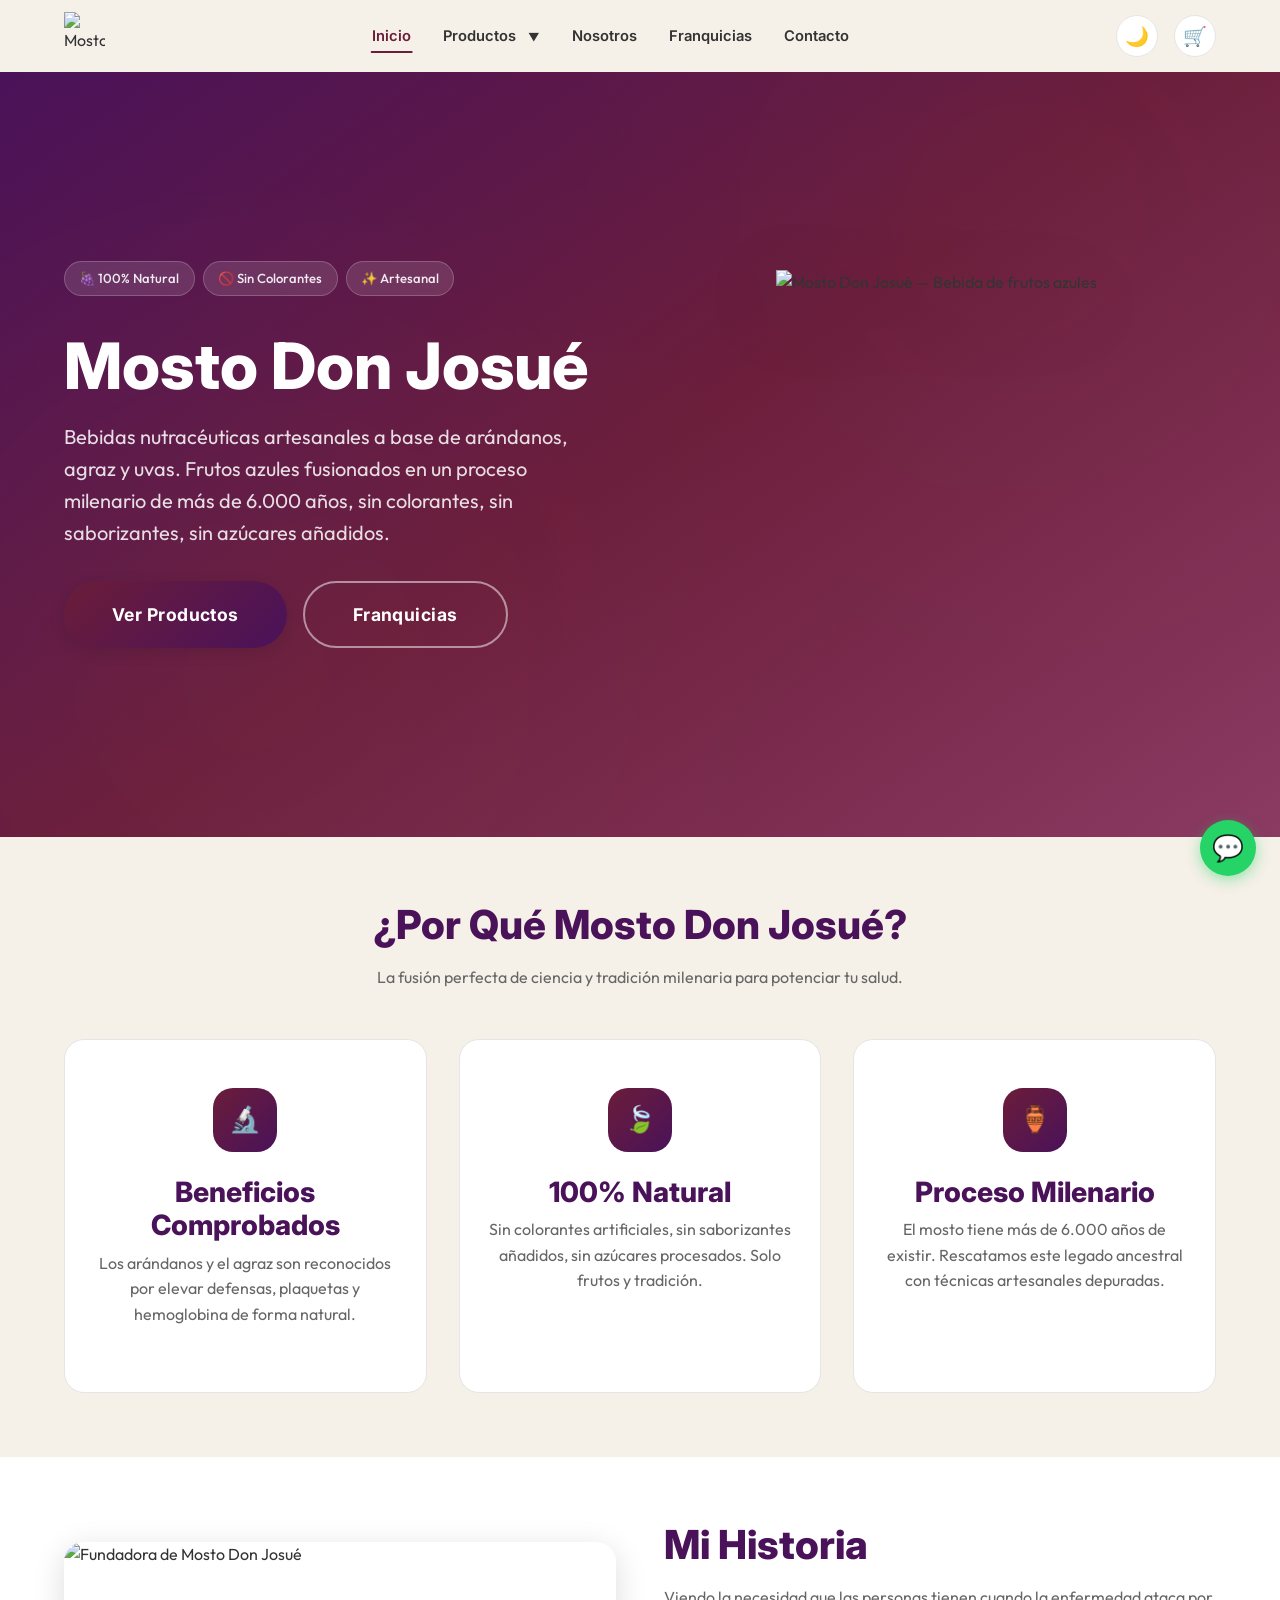
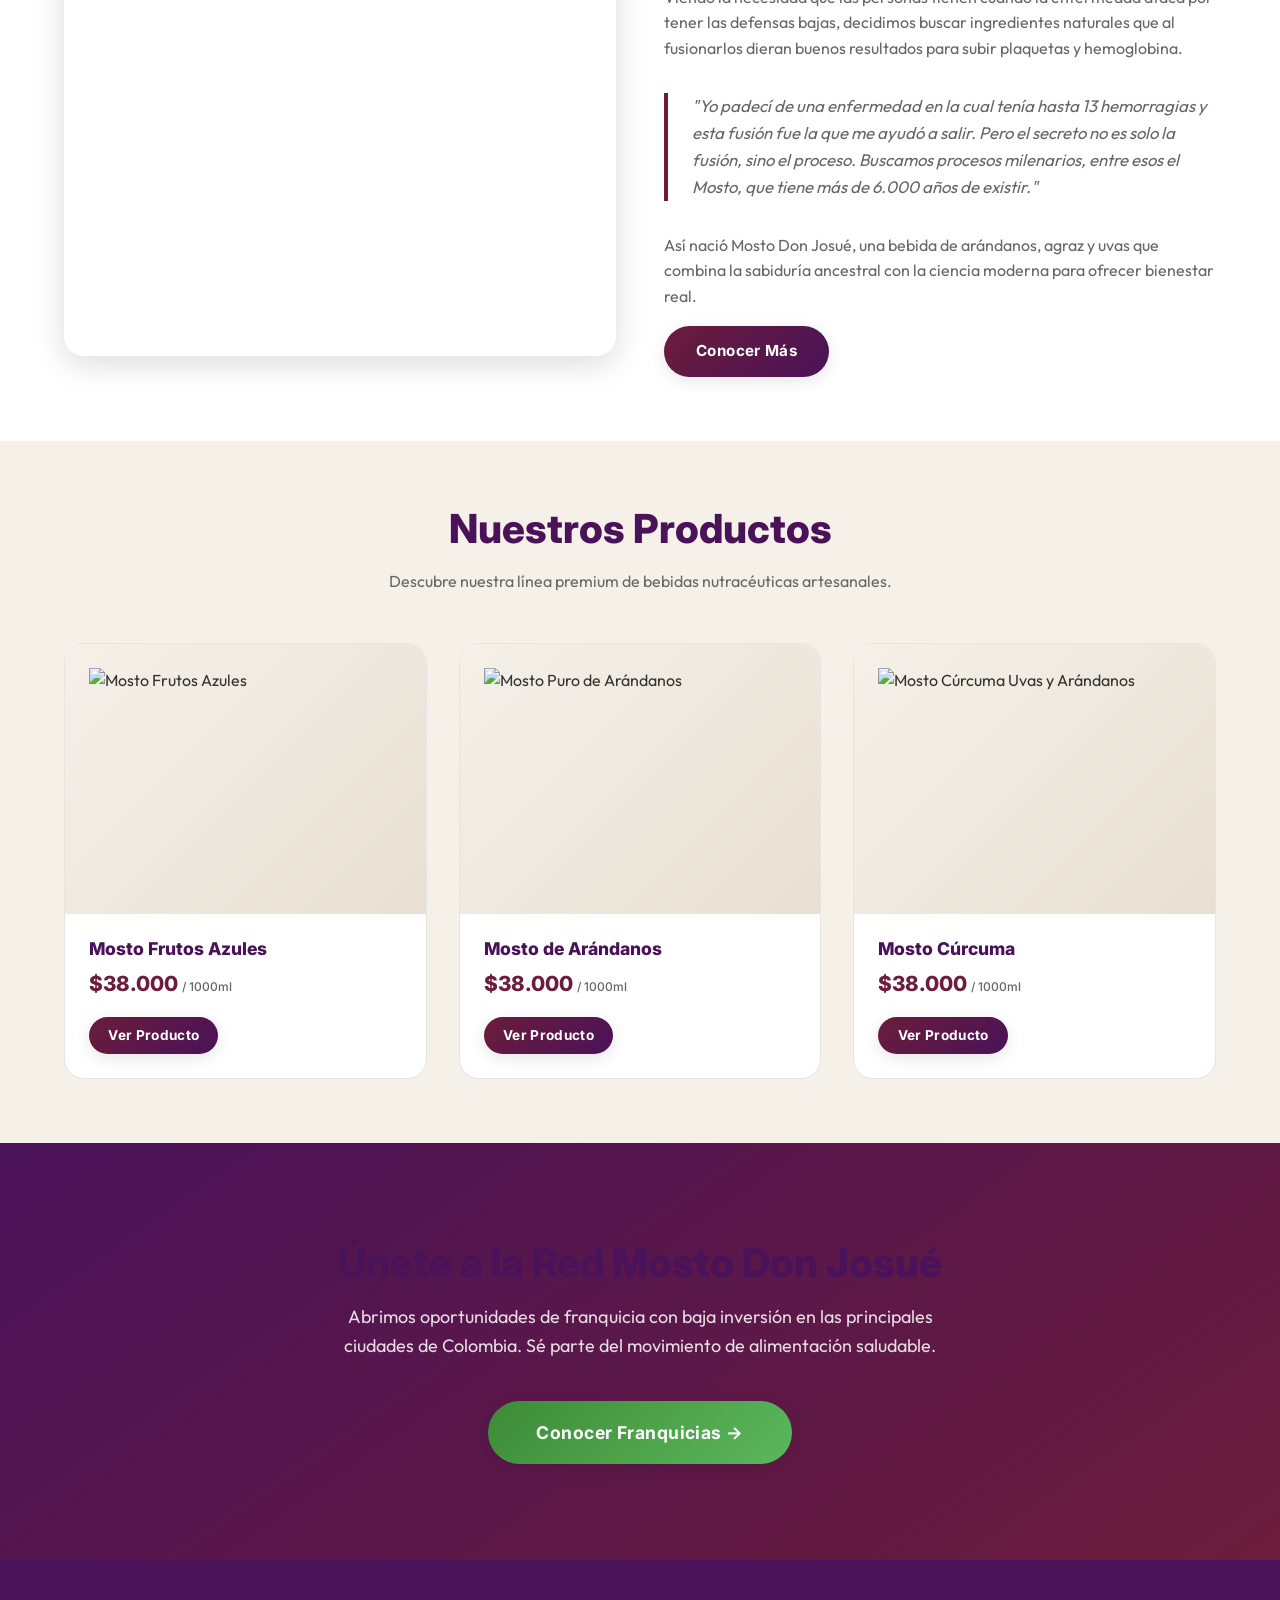
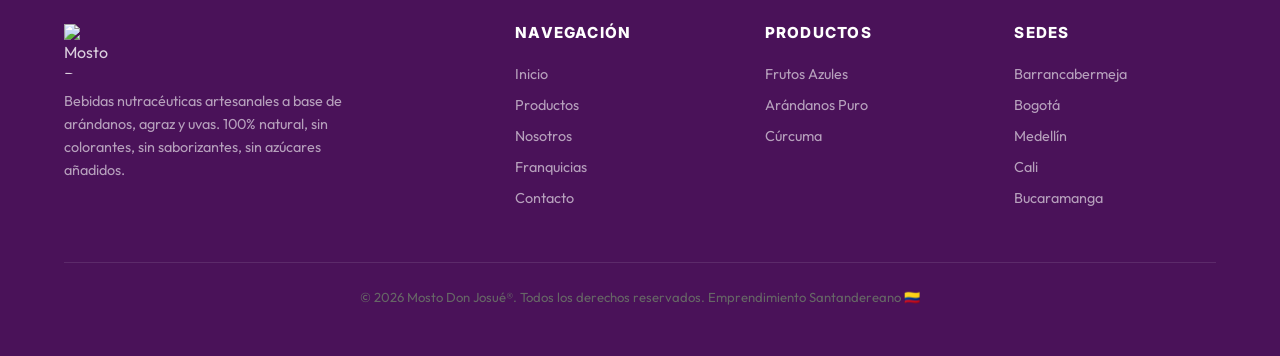
==== index.html @ 1eb9655b "001" ====
<!DOCTYPE html>
<html lang="es" data-theme="light">
<head>
  <meta charset="UTF-8">
  <meta name="viewport" content="width=device-width, initial-scale=1.0">
  <title>Mosto Don Josué — Bebidas Nutracéuticas Artesanales</title>
  <meta name="description" content="Mosto Don Josué: bebidas artesanales 100% naturales de arándanos, agraz y uvas. Sin colorantes, sin saborizantes, sin azúcares añadidos. Potencia tu salud con la fusión milenaria del mosto.">
  <meta name="keywords" content="mosto, arándanos, agraz, uvas, bebida natural, nutracéutico, artesanal, Colombia">
  <link rel="icon" href="assets/logo.png" type="image/png">
  <link rel="stylesheet" href="css/styles.css">
</head>
<body>

  <!-- ==================== HEADER ==================== -->
  <header class="header" id="header">
    <div class="container">
      <a href="index.html" class="header__logo" aria-label="Inicio">
        <img src="assets/logo.png" alt="Mosto Don Josué" width="48" height="56">
      </a>

      <nav class="nav" id="main-nav" aria-label="Navegación principal">
        <div class="nav__item">
          <a href="index.html" class="nav__link active">Inicio</a>
        </div>
        <div class="nav__item">
          <a href="productos.html" class="nav__link nav__has-sub">Productos <span class="nav__toggle-sub">▼</span></a>
          <div class="nav__submenu">
            <a href="producto-frutos-azules.html" class="nav__link">Mosto Frutos Azules</a>
            <a href="producto-arandanos.html" class="nav__link">Mosto de Arándanos</a>
            <a href="producto-curcuma.html" class="nav__link">Mosto Cúrcuma</a>
          </div>
        </div>
        <div class="nav__item">
          <a href="nosotros.html" class="nav__link">Nosotros</a>
        </div>
        <div class="nav__item">
          <a href="franquicias.html" class="nav__link">Franquicias</a>
        </div>
        <div class="nav__item">
          <a href="contacto.html" class="nav__link">Contacto</a>
        </div>
      </nav>

      <div class="header__actions">
        <button class="dark-toggle" aria-label="Cambiar modo oscuro">🌙</button>
        <a href="carrito.html" class="cart-btn" aria-label="Ver carrito">
          🛒
          <span class="cart-badge" id="cart-badge">0</span>
        </a>
        <button class="hamburger" id="hamburger" aria-label="Abrir menú">
          <span></span><span></span><span></span>
        </button>
      </div>
    </div>
  </header>

  <main>

    <!-- ==================== HERO ==================== -->
    <section class="hero" id="hero">
      <div class="hero__bg-pattern"></div>
      <div class="container">
        <div class="hero__content">
          <div class="hero__badges">
            <span class="hero__badge">🍇 100% Natural</span>
            <span class="hero__badge">🚫 Sin Colorantes</span>
            <span class="hero__badge">✨ Artesanal</span>
          </div>
          <h1>Mosto Don Josué</h1>
          <p class="lead">Bebidas nutracéuticas artesanales a base de arándanos, agraz y uvas. Frutos azules fusionados en un proceso milenario de más de 6.000 años, sin colorantes, sin saborizantes, sin azúcares añadidos.</p>
          <div class="hero__actions">
            <a href="productos.html" class="btn btn-primary btn-lg">Ver Productos</a>
            <a href="franquicias.html" class="btn btn-secondary btn-lg" style="border-color:rgba(255,255,255,.5); color:#fff;">Franquicias</a>
          </div>
        </div>
        <div class="hero__image">
          <img src="assets/logo.png" alt="Mosto Don Josué — Bebida de frutos azules" width="400" height="460">
        </div>
      </div>
    </section>

    <!-- ==================== PROPUESTA DE VALOR ==================== -->
    <section class="features section" id="valor">
      <div class="container">
        <div class="section-heading fade-in">
          <h2>¿Por Qué Mosto Don Josué?</h2>
          <p>La fusión perfecta de ciencia y tradición milenaria para potenciar tu salud.</p>
        </div>
        <div class="grid-3 stagger">
          <div class="feature-card fade-in" style="--i:0">
            <div class="feature-icon">🔬</div>
            <h3>Beneficios Comprobados</h3>
            <p>Los arándanos y el agraz son reconocidos por elevar defensas, plaquetas y hemoglobina de forma natural.</p>
          </div>
          <div class="feature-card fade-in" style="--i:1">
            <div class="feature-icon">🍃</div>
            <h3>100% Natural</h3>
            <p>Sin colorantes artificiales, sin saborizantes añadidos, sin azúcares procesados. Solo frutos y tradición.</p>
          </div>
          <div class="feature-card fade-in" style="--i:2">
            <div class="feature-icon">🏺</div>
            <h3>Proceso Milenario</h3>
            <p>El mosto tiene más de 6.000 años de existir. Rescatamos este legado ancestral con técnicas artesanales depuradas.</p>
          </div>
        </div>
      </div>
    </section>

    <!-- ==================== MI HISTORIA ==================== -->
    <section class="historia section" id="historia">
      <div class="container">
        <div class="historia__image fade-in fade-in-left">
          <img src="assets/logo.png" alt="Fundadora de Mosto Don Josué" loading="lazy" width="600" height="450">
        </div>
        <div class="historia__content fade-in fade-in-right">
          <h2>Mi Historia</h2>
          <p>Viendo la necesidad que las personas tienen cuando la enfermedad ataca por tener las defensas bajas, decidimos buscar ingredientes naturales que al fusionarlos dieran buenos resultados para subir plaquetas y hemoglobina.</p>
          <blockquote>
            "Yo padecí de una enfermedad en la cual tenía hasta 13 hemorragias y esta fusión fue la que me ayudó a salir. Pero el secreto no es solo la fusión, sino el proceso. Buscamos procesos milenarios, entre esos el Mosto, que tiene más de 6.000 años de existir."
          </blockquote>
          <p>Así nació Mosto Don Josué, una bebida de arándanos, agraz y uvas que combina la sabiduría ancestral con la ciencia moderna para ofrecer bienestar real.</p>
          <a href="nosotros.html" class="btn btn-primary">Conocer Más</a>
        </div>
      </div>
    </section>

    <!-- ==================== PRODUCTOS DESTACADOS ==================== -->
    <section class="section" id="productos">
      <div class="container">
        <div class="section-heading fade-in">
          <h2>Nuestros Productos</h2>
          <p>Descubre nuestra línea premium de bebidas nutracéuticas artesanales.</p>
        </div>
        <div class="grid-3 stagger">

          <!-- Producto 1 -->
          <div class="card fade-in" style="--i:0">
            <div class="card__image">
              <img src="assets/logo.png" alt="Mosto Frutos Azules" loading="lazy" width="300" height="225">
            </div>
            <div class="card__body">
              <h3 class="card__title">Mosto Frutos Azules</h3>
              <p class="card__price">$38.000 <small>/ 1000ml</small></p>
              <div class="card__actions">
                <a href="producto-frutos-azules.html" class="btn btn-primary btn-sm">Ver Producto</a>
              </div>
            </div>
          </div>

          <!-- Producto 2 -->
          <div class="card fade-in" style="--i:1">
            <div class="card__image">
              <img src="assets/logo.png" alt="Mosto Puro de Arándanos" loading="lazy" width="300" height="225">
            </div>
            <div class="card__body">
              <h3 class="card__title">Mosto de Arándanos</h3>
              <p class="card__price">$38.000 <small>/ 1000ml</small></p>
              <div class="card__actions">
                <a href="producto-arandanos.html" class="btn btn-primary btn-sm">Ver Producto</a>
              </div>
            </div>
          </div>

          <!-- Producto 3 -->
          <div class="card fade-in" style="--i:2">
            <div class="card__image">
              <img src="assets/logo.png" alt="Mosto Cúrcuma Uvas y Arándanos" loading="lazy" width="300" height="225">
            </div>
            <div class="card__body">
              <h3 class="card__title">Mosto Cúrcuma</h3>
              <p class="card__price">$38.000 <small>/ 1000ml</small></p>
              <div class="card__actions">
                <a href="producto-curcuma.html" class="btn btn-primary btn-sm">Ver Producto</a>
              </div>
            </div>
          </div>

        </div>
      </div>
    </section>

    <!-- ==================== CTA FRANQUICIAS ==================== -->
    <section class="franchise-hero section fade-in">
      <div class="container">
        <h2>Únete a la Red Mosto Don Josué</h2>
        <p class="lead">Abrimos oportunidades de franquicia con baja inversión en las principales ciudades de Colombia. Sé parte del movimiento de alimentación saludable.</p>
        <a href="franquicias.html" class="btn btn-green btn-lg" style="margin-top: var(--space-lg);">Conocer Franquicias →</a>
      </div>
    </section>

  </main>

  <!-- ==================== FOOTER ==================== -->
  <footer class="footer">
    <div class="container">
      <div class="footer__grid">
        <div class="footer__brand">
          <img src="assets/logo.png" alt="Mosto Don Josué" width="50" height="58">
          <p>Bebidas nutracéuticas artesanales a base de arándanos, agraz y uvas. 100% natural, sin colorantes, sin saborizantes, sin azúcares añadidos.</p>
        </div>
        <div>
          <h4>Navegación</h4>
          <div class="footer__links">
            <a href="index.html">Inicio</a>
            <a href="productos.html">Productos</a>
            <a href="nosotros.html">Nosotros</a>
            <a href="franquicias.html">Franquicias</a>
            <a href="contacto.html">Contacto</a>
          </div>
        </div>
        <div>
          <h4>Productos</h4>
          <div class="footer__links">
            <a href="producto-frutos-azules.html">Frutos Azules</a>
            <a href="producto-arandanos.html">Arándanos Puro</a>
            <a href="producto-curcuma.html">Cúrcuma</a>
          </div>
        </div>
        <div>
          <h4>Sedes</h4>
          <div class="footer__links">
            <a href="franquicias.html">Barrancabermeja</a>
            <a href="franquicias.html">Bogotá</a>
            <a href="franquicias.html">Medellín</a>
            <a href="franquicias.html">Cali</a>
            <a href="franquicias.html">Bucaramanga</a>
          </div>
        </div>
      </div>
      <div class="footer__bottom">
        <p>&copy; 2026 Mosto Don Josué®. Todos los derechos reservados. Emprendimiento Santandereano 🇨🇴</p>
      </div>
    </div>
  </footer>

  <!-- WhatsApp Float -->
  <a href="https://wa.me/573001234567?text=Hola%2C%20quiero%20información%20sobre%20Mosto%20Don%20Josué" class="whatsapp-float" target="_blank" rel="noopener" aria-label="Contactar por WhatsApp">💬</a>

  <!-- Scroll Top -->
  <button class="scroll-top" aria-label="Volver arriba">↑</button>

  <!-- Scripts -->
  <script src="js/theme.js"></script>
  <script src="js/cart.js"></script>
  <script src="js/checkout.js"></script>
  <script src="js/nav.js"></script>
  <script src="js/main.js"></script>

</body>
</html>
---- css/styles.css ----
/* ============================================================
   MOSTO DON JOSUÉ — Master Stylesheet
   Mobile-First | Clean UI | Dark Mode
   ============================================================ */

/* ---------- Google Fonts ---------- */
@import url('https://fonts.googleapis.com/css2?family=Inter:wght@400;600;700;800;900&family=Outfit:wght@300;400;500;600;700&display=swap');

/* ============================================================
   1. DESIGN TOKENS (CSS Custom Properties)
   ============================================================ */
:root {
  /* — Brand Palette — */
  --burgundy:        #6B1D3A;
  --burgundy-light:  #8B2E50;
  --purple-deep:     #4A1259;
  --purple-mid:      #6A1B8A;
  --purple-soft:     #9B59B6;
  --magenta-rust:    #8B3A62;
  --green-botanical: #3D8B37;
  --green-light:     #5CB85C;
  --green-accent:    #7BC67E;

  /* — Neutrals — */
  --cream:           #F5F0E8;
  --cream-dark:      #E8E0D4;
  --white:           #FFFFFF;
  --gray-100:        #F7F7F7;
  --gray-200:        #E5E5E5;
  --gray-300:        #CCCCCC;
  --gray-400:        #999999;
  --gray-600:        #666666;
  --gray-800:        #333333;
  --black:           #1A1A1A;

  /* — Semantic — */
  --bg-primary:      var(--cream);
  --bg-secondary:    var(--white);
  --bg-card:         var(--white);
  --text-primary:    var(--gray-800);
  --text-secondary:  var(--gray-600);
  --text-heading:    var(--purple-deep);
  --text-accent:     var(--burgundy);
  --border-color:    var(--gray-200);
  --shadow-sm:       0 2px 8px rgba(0,0,0,0.06);
  --shadow-md:       0 4px 16px rgba(0,0,0,0.10);
  --shadow-lg:       0 8px 32px rgba(0,0,0,0.14);
  --shadow-glow:     0 0 20px rgba(107,29,58,0.15);

  /* — Typography — */
  --font-heading: 'Inter', sans-serif;
  --font-body:    'Outfit', sans-serif;

  /* — Spacing — */
  --space-xs:  0.25rem;
  --space-sm:  0.5rem;
  --space-md:  1rem;
  --space-lg:  1.5rem;
  --space-xl:  2rem;
  --space-2xl: 3rem;
  --space-3xl: 4rem;
  --space-4xl: 6rem;

  /* — Radius — */
  --radius-sm:   6px;
  --radius-md:   12px;
  --radius-lg:   20px;
  --radius-full: 9999px;

  /* — Transitions — */
  --transition-fast:   0.2s ease;
  --transition-normal: 0.35s ease;
  --transition-slow:   0.5s ease;

  /* — Header — */
  --header-height: 72px;
}

/* ---------- Dark Mode ---------- */
[data-theme="dark"] {
  --bg-primary:      #0F0A18;
  --bg-secondary:    #1A1023;
  --bg-card:         #231530;
  --text-primary:    #E8E0D4;
  --text-secondary:  #A89BB0;
  --text-heading:    #D4A5E0;
  --text-accent:     #E89BB5;
  --border-color:    #3A2848;
  --shadow-sm:       0 2px 8px rgba(0,0,0,0.30);
  --shadow-md:       0 4px 16px rgba(0,0,0,0.40);
  --shadow-lg:       0 8px 32px rgba(0,0,0,0.50);
  --shadow-glow:     0 0 20px rgba(212,165,224,0.20);
}

/* ============================================================
   2. RESET & BASE
   ============================================================ */
*, *::before, *::after { box-sizing: border-box; margin: 0; padding: 0; }

html {
  scroll-behavior: smooth;
  -webkit-text-size-adjust: 100%;
}

body {
  font-family: var(--font-body);
  font-size: 16px;
  line-height: 1.6;
  color: var(--text-primary);
  background-color: var(--bg-primary);
  transition: background-color var(--transition-normal), color var(--transition-normal);
  overflow-x: hidden;
  -webkit-font-smoothing: antialiased;
}

img { max-width: 100%; height: auto; display: block; }
a { text-decoration: none; color: inherit; transition: color var(--transition-fast); }
ul, ol { list-style: none; }
button { cursor: pointer; border: none; background: none; font-family: inherit; }
input, select, textarea { font-family: inherit; font-size: inherit; }

/* ============================================================
   3. TYPOGRAPHY
   ============================================================ */
h1, h2, h3, h4, h5, h6 {
  font-family: var(--font-heading);
  color: var(--text-heading);
  line-height: 1.2;
  font-weight: 800;
}

h1 { font-size: clamp(2rem, 6vw, 3.5rem);   margin-bottom: var(--space-lg); }
h2 { font-size: clamp(1.5rem, 4vw, 2.5rem); margin-bottom: var(--space-md); }
h3 { font-size: clamp(1.2rem, 3vw, 1.75rem); margin-bottom: var(--space-sm); }
h4 { font-size: 1.125rem; margin-bottom: var(--space-sm); }

p { margin-bottom: var(--space-md); color: var(--text-secondary); }
.lead { font-size: 1.125rem; font-weight: 400; }

/* ============================================================
   4. LAYOUT UTILITIES
   ============================================================ */
.container {
  width: 100%;
  max-width: 1200px;
  margin: 0 auto;
  padding: 0 var(--space-lg);
}

.section {
  padding: var(--space-3xl) 0;
}

.grid-2, .grid-3, .grid-4 { display: grid; gap: var(--space-xl); }
.grid-2 { grid-template-columns: 1fr; }
.grid-3 { grid-template-columns: 1fr; }
.grid-4 { grid-template-columns: 1fr 1fr; }

@media (min-width: 768px) {
  .grid-2 { grid-template-columns: repeat(2, 1fr); }
  .grid-3 { grid-template-columns: repeat(2, 1fr); }
  .grid-4 { grid-template-columns: repeat(4, 1fr); }
}

@media (min-width: 1024px) {
  .grid-3 { grid-template-columns: repeat(3, 1fr); }
}

.flex-center     { display: flex; align-items: center; justify-content: center; }
.flex-between    { display: flex; align-items: center; justify-content: space-between; }
.text-center     { text-align: center; }
.text-left       { text-align: left; }
.sr-only {
  position: absolute; width: 1px; height: 1px;
  padding: 0; margin: -1px; overflow: hidden;
  clip: rect(0,0,0,0); border: 0;
}

/* ============================================================
   5. BUTTONS
   ============================================================ */
.btn {
  display: inline-flex;
  align-items: center;
  justify-content: center;
  gap: var(--space-sm);
  padding: 0.85rem 2rem;
  font-family: var(--font-heading);
  font-weight: 700;
  font-size: 0.95rem;
  border-radius: var(--radius-full);
  transition: all var(--transition-fast);
  letter-spacing: 0.025em;
  white-space: nowrap;
}

.btn-primary {
  background: linear-gradient(135deg, var(--burgundy), var(--purple-deep));
  color: var(--white);
  box-shadow: var(--shadow-md);
}
.btn-primary:hover {
  transform: translateY(-2px);
  box-shadow: var(--shadow-lg), var(--shadow-glow);
}

.btn-secondary {
  background: transparent;
  color: var(--burgundy);
  border: 2px solid var(--burgundy);
}
.btn-secondary:hover {
  background: var(--burgundy);
  color: var(--white);
  transform: translateY(-2px);
}

.btn-green {
  background: linear-gradient(135deg, var(--green-botanical), var(--green-light));
  color: var(--white);
  box-shadow: var(--shadow-md);
}
.btn-green:hover {
  transform: translateY(-2px);
  box-shadow: var(--shadow-lg);
}

.btn-whatsapp {
  background: linear-gradient(135deg, #25D366, #128C7E);
  color: var(--white);
  font-size: 1.05rem;
  padding: 1rem 2.5rem;
  box-shadow: 0 4px 14px rgba(37,211,102,0.35);
}
.btn-whatsapp:hover {
  transform: translateY(-3px) scale(1.02);
  box-shadow: 0 6px 20px rgba(37,211,102,0.5);
}

.btn-sm { padding: 0.5rem 1.2rem; font-size: 0.85rem; }
.btn-lg { padding: 1.1rem 3rem; font-size: 1.1rem; }

[data-theme="dark"] .btn-secondary {
  color: var(--text-accent);
  border-color: var(--text-accent);
}
[data-theme="dark"] .btn-secondary:hover {
  background: var(--text-accent);
  color: var(--bg-primary);
}

/* ============================================================
   6. HEADER & NAVIGATION
   ============================================================ */
.header {
  position: fixed;
  top: 0;
  left: 0;
  width: 100%;
  height: var(--header-height);
  background: rgba(245,240,232,0.92);
  backdrop-filter: blur(16px);
  -webkit-backdrop-filter: blur(16px);
  z-index: 1000;
  transition: background var(--transition-normal), box-shadow var(--transition-normal);
}

[data-theme="dark"] .header {
  background: rgba(15,10,24,0.92);
}

.header.scrolled {
  box-shadow: var(--shadow-md);
}

.header .container {
  height: 100%;
  display: flex;
  align-items: center;
  justify-content: space-between;
}

.header__logo img {
  height: 48px;
  width: auto;
}

.nav {
  display: none;
}

.nav.active {
  display: flex;
  flex-direction: column;
  position: fixed;
  top: var(--header-height);
  left: 0;
  width: 100%;
  height: calc(100vh - var(--header-height));
  background: var(--bg-primary);
  padding: var(--space-xl) var(--space-lg);
  gap: var(--space-sm);
  overflow-y: auto;
  animation: slideDown 0.3s ease;
}

@keyframes slideDown {
  from { opacity: 0; transform: translateY(-10px); }
  to   { opacity: 1; transform: translateY(0); }
}

.nav__link {
  font-family: var(--font-heading);
  font-weight: 600;
  font-size: 1.1rem;
  padding: var(--space-md) 0;
  color: var(--text-primary);
  border-bottom: 1px solid var(--border-color);
  transition: color var(--transition-fast);
}

.nav__link:hover,
.nav__link.active {
  color: var(--burgundy);
}

[data-theme="dark"] .nav__link:hover,
[data-theme="dark"] .nav__link.active {
  color: var(--text-accent);
}

/* Nav submenu */
.nav__item { position: relative; }
.nav__submenu {
  display: none;
  padding-left: var(--space-lg);
}
.nav__item.open .nav__submenu { display: block; }
.nav__submenu .nav__link {
  font-size: 0.95rem;
  font-weight: 500;
  padding: var(--space-sm) 0;
}

.nav__toggle-sub {
  margin-left: var(--space-sm);
  font-size: 0.7rem;
  transition: transform var(--transition-fast);
}
.nav__item.open .nav__toggle-sub { transform: rotate(180deg); }

/* Header actions */
.header__actions {
  display: flex;
  align-items: center;
  gap: var(--space-md);
}

.dark-toggle {
  width: 42px;
  height: 42px;
  border-radius: var(--radius-full);
  display: flex;
  align-items: center;
  justify-content: center;
  font-size: 1.2rem;
  background: var(--bg-secondary);
  border: 1px solid var(--border-color);
  transition: all var(--transition-fast);
}
.dark-toggle:hover {
  background: var(--burgundy);
  color: var(--white);
  border-color: var(--burgundy);
}

.cart-btn {
  position: relative;
  width: 42px;
  height: 42px;
  border-radius: var(--radius-full);
  display: flex;
  align-items: center;
  justify-content: center;
  font-size: 1.2rem;
  background: var(--bg-secondary);
  border: 1px solid var(--border-color);
  transition: all var(--transition-fast);
}
.cart-btn:hover {
  background: var(--burgundy);
  color: var(--white);
  border-color: var(--burgundy);
}

.cart-badge {
  position: absolute;
  top: -4px;
  right: -4px;
  width: 20px;
  height: 20px;
  background: var(--green-botanical);
  color: var(--white);
  font-size: 0.7rem;
  font-weight: 700;
  border-radius: var(--radius-full);
  display: flex;
  align-items: center;
  justify-content: center;
  display: none;
}
.cart-badge.visible { display: flex; }

.hamburger {
  width: 42px;
  height: 42px;
  display: flex;
  flex-direction: column;
  align-items: center;
  justify-content: center;
  gap: 5px;
  background: transparent;
  border: 1px solid var(--border-color);
  border-radius: var(--radius-full);
  transition: all var(--transition-fast);
}
.hamburger span {
  width: 20px;
  height: 2px;
  background: var(--text-primary);
  border-radius: 2px;
  transition: all var(--transition-fast);
}
.hamburger.active span:nth-child(1) { transform: translateY(7px) rotate(45deg); }
.hamburger.active span:nth-child(2) { opacity: 0; }
.hamburger.active span:nth-child(3) { transform: translateY(-7px) rotate(-45deg); }

/* Desktop Nav */
@media (min-width: 1024px) {
  .hamburger { display: none; }

  .nav {
    display: flex;
    flex-direction: row;
    align-items: center;
    gap: 0;
  }

  .nav__link {
    padding: var(--space-sm) var(--space-md);
    border-bottom: none;
    font-size: 0.92rem;
    position: relative;
  }

  .nav__link::after {
    content: '';
    position: absolute;
    bottom: 0;
    left: 50%;
    transform: translateX(-50%);
    width: 0;
    height: 2px;
    background: var(--burgundy);
    transition: width var(--transition-fast);
    border-radius: 2px;
  }

  .nav__link:hover::after,
  .nav__link.active::after {
    width: 60%;
  }

  [data-theme="dark"] .nav__link::after {
    background: var(--text-accent);
  }

  /* Desktop submenu */
  .nav__submenu {
    position: absolute;
    top: 100%;
    left: 0;
    min-width: 220px;
    background: var(--bg-card);
    border-radius: var(--radius-md);
    box-shadow: var(--shadow-lg);
    padding: var(--space-sm);
    z-index: 100;
  }
  .nav__item:hover .nav__submenu { display: block; }
  .nav__submenu .nav__link {
    padding: var(--space-sm) var(--space-md);
    border-radius: var(--radius-sm);
  }
  .nav__submenu .nav__link:hover {
    background: var(--bg-primary);
  }
  .nav__toggle-sub { display: inline-block; }
}

/* Offset for fixed header */
main { padding-top: var(--header-height); }

/* ============================================================
   7. HERO BANNER
   ============================================================ */
.hero {
  position: relative;
  min-height: 85vh;
  display: flex;
  align-items: center;
  overflow: hidden;
  background: linear-gradient(145deg, var(--purple-deep) 0%, var(--burgundy) 50%, var(--magenta-rust) 100%);
}

.hero__bg-pattern {
  position: absolute;
  inset: 0;
  opacity: 0.08;
  background-image:
    radial-gradient(circle at 20% 80%, rgba(255,255,255,0.3) 0%, transparent 50%),
    radial-gradient(circle at 80% 20%, rgba(255,255,255,0.2) 0%, transparent 50%);
}

.hero .container {
  position: relative;
  z-index: 2;
  display: grid;
  grid-template-columns: 1fr;
  gap: var(--space-xl);
  align-items: center;
  padding-top: var(--space-3xl);
  padding-bottom: var(--space-3xl);
}

.hero__content { color: var(--white); }
.hero__content h1 {
  color: var(--white);
  font-size: clamp(2.2rem, 7vw, 4rem);
  margin-bottom: var(--space-md);
}
.hero__content .lead {
  color: rgba(255,255,255,0.85);
  font-size: clamp(1rem, 2.5vw, 1.25rem);
  margin-bottom: var(--space-xl);
  max-width: 540px;
}
.hero__badges {
  display: flex;
  flex-wrap: wrap;
  gap: var(--space-sm);
  margin-bottom: var(--space-xl);
}
.hero__badge {
  display: inline-flex;
  align-items: center;
  gap: var(--space-xs);
  padding: 0.4rem 0.9rem;
  background: rgba(255,255,255,0.12);
  border: 1px solid rgba(255,255,255,0.2);
  border-radius: var(--radius-full);
  color: rgba(255,255,255,0.9);
  font-size: 0.82rem;
  font-weight: 500;
  backdrop-filter: blur(4px);
}
.hero__actions {
  display: flex;
  flex-wrap: wrap;
  gap: var(--space-md);
}

.hero__image {
  display: flex;
  justify-content: center;
}
.hero__image img {
  max-height: 420px;
  width: auto;
  filter: drop-shadow(0 20px 40px rgba(0,0,0,0.4));
  animation: heroFloat 4s ease-in-out infinite;
}

@keyframes heroFloat {
  0%, 100% { transform: translateY(0); }
  50%      { transform: translateY(-16px); }
}

@media (min-width: 768px) {
  .hero .container { grid-template-columns: 1fr 1fr; }
  .hero__image img { max-height: 500px; }
}

/* ============================================================
   8. CARDS
   ============================================================ */
.card {
  background: var(--bg-card);
  border-radius: var(--radius-lg);
  overflow: hidden;
  border: 1px solid var(--border-color);
  transition: transform var(--transition-normal), box-shadow var(--transition-normal);
}
.card:hover {
  transform: translateY(-6px);
  box-shadow: var(--shadow-lg);
}

.card__image {
  position: relative;
  aspect-ratio: 4/3;
  overflow: hidden;
  background: linear-gradient(135deg, var(--cream), var(--cream-dark));
}
[data-theme="dark"] .card__image {
  background: linear-gradient(135deg, #231530, #1A1023);
}
.card__image img {
  width: 100%;
  height: 100%;
  object-fit: contain;
  padding: var(--space-lg);
  transition: transform var(--transition-normal);
}
.card:hover .card__image img { transform: scale(1.05); }

.card__body {
  padding: var(--space-lg);
}
.card__title {
  font-size: 1.1rem;
  margin-bottom: var(--space-sm);
}
.card__price {
  font-family: var(--font-heading);
  font-size: 1.3rem;
  font-weight: 800;
  color: var(--burgundy);
  margin-bottom: var(--space-md);
}
[data-theme="dark"] .card__price { color: var(--text-accent); }

.card__price small {
  font-size: 0.75rem;
  font-weight: 500;
  color: var(--text-secondary);
}

.card__actions {
  display: flex;
  gap: var(--space-sm);
}

/* ============================================================
   9. PRODUCT LANDING PAGE
   ============================================================ */
.product-hero {
  padding: var(--space-3xl) 0;
}
.product-hero .container {
  display: grid;
  grid-template-columns: 1fr;
  gap: var(--space-2xl);
  align-items: start;
}

.product-gallery {
  background: linear-gradient(135deg, var(--cream-dark), var(--cream));
  border-radius: var(--radius-lg);
  padding: var(--space-2xl);
  display: flex;
  align-items: center;
  justify-content: center;
  min-height: 360px;
}
[data-theme="dark"] .product-gallery {
  background: linear-gradient(135deg, #231530, #1A1023);
}
.product-gallery img {
  max-height: 380px;
  width: auto;
  filter: drop-shadow(0 16px 32px rgba(0,0,0,0.2));
}

.product-info h1 {
  margin-bottom: var(--space-sm);
}
.product-info .lead {
  margin-bottom: var(--space-xl);
}

/* Volume selector */
.volume-selector {
  display: flex;
  flex-wrap: wrap;
  gap: var(--space-sm);
  margin-bottom: var(--space-xl);
}
.volume-btn {
  padding: 0.6rem 1.4rem;
  border: 2px solid var(--border-color);
  border-radius: var(--radius-full);
  font-family: var(--font-heading);
  font-weight: 600;
  font-size: 0.9rem;
  color: var(--text-primary);
  background: transparent;
  transition: all var(--transition-fast);
}
.volume-btn:hover {
  border-color: var(--burgundy);
  color: var(--burgundy);
}
.volume-btn.active {
  background: var(--burgundy);
  color: var(--white);
  border-color: var(--burgundy);
}
[data-theme="dark"] .volume-btn.active {
  background: var(--text-accent);
  border-color: var(--text-accent);
  color: var(--bg-primary);
}

.product-price {
  font-family: var(--font-heading);
  font-size: 2rem;
  font-weight: 900;
  color: var(--burgundy);
  margin-bottom: var(--space-xl);
}
[data-theme="dark"] .product-price {
  color: var(--text-accent);
}

.product-qty {
  display: flex;
  align-items: center;
  gap: var(--space-md);
  margin-bottom: var(--space-xl);
}
.qty-control {
  display: flex;
  align-items: center;
  border: 2px solid var(--border-color);
  border-radius: var(--radius-full);
  overflow: hidden;
}
.qty-btn {
  width: 42px;
  height: 42px;
  display: flex;
  align-items: center;
  justify-content: center;
  font-size: 1.2rem;
  font-weight: 700;
  color: var(--text-primary);
  background: var(--bg-secondary);
  transition: background var(--transition-fast);
}
.qty-btn:hover { background: var(--cream-dark); }
[data-theme="dark"] .qty-btn:hover { background: var(--border-color); }
.qty-input {
  width: 50px;
  text-align: center;
  border: none;
  background: transparent;
  font-weight: 700;
  font-size: 1rem;
  color: var(--text-primary);
}

/* Benefits list */
.benefits-list {
  display: grid;
  gap: var(--space-md);
  margin-bottom: var(--space-xl);
}
.benefit-item {
  display: flex;
  align-items: flex-start;
  gap: var(--space-md);
}
.benefit-icon {
  width: 40px;
  height: 40px;
  min-width: 40px;
  background: linear-gradient(135deg, var(--green-botanical), var(--green-light));
  border-radius: var(--radius-full);
  color: var(--white);
  font-size: 1.1rem;
  display: flex;
  align-items: center;
  justify-content: center;
}
.benefit-item h4 {
  color: var(--text-heading);
  margin-bottom: 2px;
}
.benefit-item p {
  font-size: 0.9rem;
  margin: 0;
}

/* Nutritional table */
.nutrition-table {
  width: 100%;
  border-collapse: collapse;
  font-size: 0.9rem;
  margin-top: var(--space-xl);
}
.nutrition-table caption {
  font-family: var(--font-heading);
  font-weight: 700;
  font-size: 1.1rem;
  color: var(--text-heading);
  text-align: left;
  margin-bottom: var(--space-md);
}
.nutrition-table th,
.nutrition-table td {
  padding: var(--space-sm) var(--space-md);
  text-align: left;
  border-bottom: 1px solid var(--border-color);
}
.nutrition-table th {
  background: var(--bg-primary);
  font-family: var(--font-heading);
  font-weight: 700;
  color: var(--text-heading);
}
[data-theme="dark"] .nutrition-table th {
  background: var(--bg-secondary);
}
.nutrition-table td { color: var(--text-secondary); }

@media (min-width: 768px) {
  .product-hero .container { grid-template-columns: 1fr 1fr; }
  .product-gallery img { max-height: 460px; }
}

/* ============================================================
   10. HISTORIA / ABOUT SECTION
   ============================================================ */
.historia {
  background: var(--bg-secondary);
}
.historia .container {
  display: grid;
  grid-template-columns: 1fr;
  gap: var(--space-2xl);
  align-items: center;
}
.historia__image {
  border-radius: var(--radius-lg);
  overflow: hidden;
  box-shadow: var(--shadow-lg);
}
.historia__image img {
  width: 100%;
  height: 100%;
  object-fit: cover;
  aspect-ratio: 4/3;
}
.historia__content blockquote {
  border-left: 4px solid var(--burgundy);
  padding-left: var(--space-lg);
  font-style: italic;
  color: var(--text-secondary);
  font-size: 1.05rem;
  margin: var(--space-xl) 0;
}

@media (min-width: 768px) {
  .historia .container { grid-template-columns: 1fr 1fr; }
}

/* ============================================================
   11. FEATURES / VALUE PROPOSITION
   ============================================================ */
.features {
  background: var(--bg-primary);
}
.feature-card {
  text-align: center;
  padding: var(--space-2xl) var(--space-lg);
  background: var(--bg-card);
  border-radius: var(--radius-lg);
  border: 1px solid var(--border-color);
  transition: transform var(--transition-normal), box-shadow var(--transition-normal);
}
.feature-card:hover {
  transform: translateY(-4px);
  box-shadow: var(--shadow-md);
}
.feature-icon {
  width: 64px;
  height: 64px;
  margin: 0 auto var(--space-lg);
  background: linear-gradient(135deg, var(--burgundy), var(--purple-deep));
  border-radius: var(--radius-lg);
  display: flex;
  align-items: center;
  justify-content: center;
  font-size: 1.6rem;
  color: var(--white);
}

/* ============================================================
   12. FRANCHISES / SEDES
   ============================================================ */
.franchise-hero {
  background: linear-gradient(145deg, var(--purple-deep), var(--burgundy));
  color: var(--white);
  text-align: center;
  padding: var(--space-4xl) 0;
}
.franchise-hero h1 { color: var(--white); }
.franchise-hero .lead { color: rgba(255,255,255,0.85); max-width: 640px; margin-inline: auto; }

.sede-card {
  background: var(--bg-card);
  border-radius: var(--radius-lg);
  padding: var(--space-xl);
  border: 1px solid var(--border-color);
  transition: all var(--transition-normal);
  text-align: center;
}
.sede-card:hover {
  transform: translateY(-4px);
  box-shadow: var(--shadow-lg);
  border-color: var(--burgundy);
}
.sede-icon {
  width: 56px;
  height: 56px;
  margin: 0 auto var(--space-md);
  background: linear-gradient(135deg, var(--burgundy), var(--magenta-rust));
  border-radius: var(--radius-full);
  display: flex;
  align-items: center;
  justify-content: center;
  font-size: 1.4rem;
  color: var(--white);
}
.sede-card h3 { font-size: 1.15rem; }
.sede-card .sede-address {
  font-size: 0.9rem;
  color: var(--text-secondary);
}
.sede-card .sede-status {
  display: inline-block;
  margin-top: var(--space-sm);
  padding: 0.25rem 0.8rem;
  background: rgba(61,139,55,0.1);
  color: var(--green-botanical);
  border-radius: var(--radius-full);
  font-size: 0.8rem;
  font-weight: 600;
}

/* Franchise form */
.franchise-form {
  background: var(--bg-card);
  border-radius: var(--radius-lg);
  padding: var(--space-2xl);
  border: 1px solid var(--border-color);
  box-shadow: var(--shadow-md);
  max-width: 640px;
  margin: 0 auto;
}

/* ============================================================
   13. FORMS
   ============================================================ */
.form-group {
  margin-bottom: var(--space-lg);
}
.form-label {
  display: block;
  font-family: var(--font-heading);
  font-weight: 600;
  font-size: 0.9rem;
  color: var(--text-primary);
  margin-bottom: var(--space-sm);
}
.form-input,
.form-select,
.form-textarea {
  width: 100%;
  padding: 0.8rem 1rem;
  border: 2px solid var(--border-color);
  border-radius: var(--radius-md);
  background: var(--bg-secondary);
  color: var(--text-primary);
  transition: border-color var(--transition-fast), box-shadow var(--transition-fast);
}
.form-input:focus,
.form-select:focus,
.form-textarea:focus {
  outline: none;
  border-color: var(--burgundy);
  box-shadow: 0 0 0 3px rgba(107,29,58,0.12);
}
[data-theme="dark"] .form-input:focus,
[data-theme="dark"] .form-select:focus,
[data-theme="dark"] .form-textarea:focus {
  box-shadow: 0 0 0 3px rgba(232,155,181,0.15);
}
.form-textarea { min-height: 120px; resize: vertical; }

/* ============================================================
   14. CART PAGE
   ============================================================ */
.cart-page {
  min-height: 60vh;
}

.cart-empty {
  text-align: center;
  padding: var(--space-4xl) 0;
}
.cart-empty__icon {
  font-size: 4rem;
  margin-bottom: var(--space-lg);
  opacity: 0.4;
}

.cart-items {
  display: grid;
  gap: var(--space-md);
}

.cart-item {
  display: grid;
  grid-template-columns: 72px 1fr auto;
  gap: var(--space-md);
  align-items: center;
  padding: var(--space-lg);
  background: var(--bg-card);
  border-radius: var(--radius-md);
  border: 1px solid var(--border-color);
  transition: box-shadow var(--transition-fast);
}
.cart-item:hover { box-shadow: var(--shadow-sm); }

.cart-item__image {
  width: 72px;
  height: 72px;
  border-radius: var(--radius-sm);
  background: var(--cream-dark);
  overflow: hidden;
  display: flex;
  align-items: center;
  justify-content: center;
}
[data-theme="dark"] .cart-item__image { background: var(--border-color); }
.cart-item__image img {
  max-width: 60px;
  max-height: 60px;
  object-fit: contain;
}

.cart-item__info h4 {
  font-size: 0.95rem;
  margin-bottom: 2px;
}
.cart-item__volume {
  font-size: 0.82rem;
  color: var(--text-secondary);
  margin-bottom: var(--space-sm);
}

.cart-item__controls {
  display: flex;
  align-items: center;
  gap: var(--space-sm);
}
.cart-item__controls .qty-control { border-width: 1px; }
.cart-item__controls .qty-btn { width: 32px; height: 32px; font-size: 1rem; }
.cart-item__controls .qty-input { width: 36px; font-size: 0.9rem; }

.cart-item__actions {
  display: flex;
  flex-direction: column;
  align-items: flex-end;
  gap: var(--space-sm);
}
.cart-item__price {
  font-family: var(--font-heading);
  font-weight: 800;
  font-size: 1.1rem;
  color: var(--burgundy);
}
[data-theme="dark"] .cart-item__price { color: var(--text-accent); }

.cart-item__remove {
  color: var(--gray-400);
  font-size: 1.1rem;
  transition: color var(--transition-fast);
}
.cart-item__remove:hover { color: #e74c3c; }

/* Cart summary */
.cart-summary {
  margin-top: var(--space-2xl);
  background: var(--bg-card);
  border-radius: var(--radius-lg);
  padding: var(--space-xl);
  border: 1px solid var(--border-color);
}
.cart-summary__row {
  display: flex;
  justify-content: space-between;
  padding: var(--space-sm) 0;
  font-size: 0.95rem;
}
.cart-summary__row--total {
  border-top: 2px solid var(--border-color);
  margin-top: var(--space-sm);
  padding-top: var(--space-md);
  font-family: var(--font-heading);
  font-weight: 800;
  font-size: 1.3rem;
  color: var(--text-heading);
}

.cart-checkout {
  margin-top: var(--space-xl);
}
.cart-checkout .form-group { margin-bottom: var(--space-lg); }

@media (min-width: 768px) {
  .cart-item { grid-template-columns: 80px 1fr auto auto; }
}

/* ============================================================
   15. FOOTER
   ============================================================ */
.footer {
  background: var(--purple-deep);
  color: rgba(255,255,255,0.8);
  padding: var(--space-3xl) 0 var(--space-xl);
}

.footer__grid {
  display: grid;
  grid-template-columns: 1fr;
  gap: var(--space-2xl);
  margin-bottom: var(--space-2xl);
}

.footer__brand img { height: 50px; margin-bottom: var(--space-md); }
.footer__brand p {
  color: rgba(255,255,255,0.6);
  font-size: 0.9rem;
  max-width: 300px;
}

.footer h4 {
  color: var(--white);
  font-size: 0.95rem;
  text-transform: uppercase;
  letter-spacing: 0.08em;
  margin-bottom: var(--space-md);
}
.footer__links a {
  display: block;
  padding: var(--space-xs) 0;
  color: rgba(255,255,255,0.6);
  font-size: 0.9rem;
  transition: color var(--transition-fast);
}
.footer__links a:hover { color: var(--white); }

.footer__social {
  display: flex;
  gap: var(--space-sm);
}
.footer__social a {
  width: 40px;
  height: 40px;
  border-radius: var(--radius-full);
  border: 1px solid rgba(255,255,255,0.2);
  display: flex;
  align-items: center;
  justify-content: center;
  font-size: 1rem;
  transition: all var(--transition-fast);
}
.footer__social a:hover {
  background: var(--burgundy);
  border-color: var(--burgundy);
  color: var(--white);
}

.footer__bottom {
  border-top: 1px solid rgba(255,255,255,0.1);
  padding-top: var(--space-lg);
  text-align: center;
  font-size: 0.82rem;
  color: rgba(255,255,255,0.4);
}

@media (min-width: 768px) {
  .footer__grid { grid-template-columns: 2fr 1fr 1fr 1fr; }
}

/* ============================================================
   16. ANIMATIONS
   ============================================================ */
.fade-in {
  opacity: 0;
  transform: translateY(24px);
  transition: opacity 0.6s ease, transform 0.6s ease;
}
.fade-in.visible {
  opacity: 1;
  transform: translateY(0);
}

.fade-in-left  { transform: translateX(-24px); }
.fade-in-right { transform: translateX(24px); }
.fade-in-left.visible,
.fade-in-right.visible { transform: translateX(0); }

/* Staggered animations */
.stagger > * { transition-delay: calc(var(--i, 0) * 0.1s); }

/* ============================================================
   17. WHATSAPP FLOATING BUTTON
   ============================================================ */
.whatsapp-float {
  position: fixed;
  bottom: 24px;
  right: 24px;
  width: 56px;
  height: 56px;
  background: #25D366;
  border-radius: var(--radius-full);
  display: flex;
  align-items: center;
  justify-content: center;
  font-size: 1.6rem;
  color: var(--white);
  box-shadow: 0 4px 14px rgba(37,211,102,0.45);
  z-index: 999;
  transition: transform var(--transition-fast), box-shadow var(--transition-fast);
  animation: pulse-wa 2s ease-in-out infinite;
}
.whatsapp-float:hover {
  transform: scale(1.1);
  box-shadow: 0 6px 20px rgba(37,211,102,0.6);
}

@keyframes pulse-wa {
  0%, 100% { box-shadow: 0 4px 14px rgba(37,211,102,0.45); }
  50%      { box-shadow: 0 4px 20px rgba(37,211,102,0.7); }
}

/* ============================================================
   18. MISC / PAGE-SPECIFIC
   ============================================================ */
.page-header {
  background: linear-gradient(145deg, var(--purple-deep), var(--burgundy));
  color: var(--white);
  padding: var(--space-3xl) 0 var(--space-2xl);
  text-align: center;
}
.page-header h1 { color: var(--white); }
.page-header .lead { color: rgba(255,255,255,0.8); max-width: 640px; margin-inline: auto; }

.breadcrumb {
  display: flex;
  align-items: center;
  gap: var(--space-sm);
  font-size: 0.85rem;
  color: var(--text-secondary);
  margin-bottom: var(--space-xl);
}
.breadcrumb a:hover { color: var(--burgundy); }
.breadcrumb span { opacity: 0.5; }

/* Section heading */
.section-heading {
  text-align: center;
  max-width: 640px;
  margin: 0 auto var(--space-2xl);
}
.section-heading p { max-width: 540px; margin-inline: auto; }

/* Toast notification */
.toast {
  position: fixed;
  bottom: 100px;
  right: 24px;
  background: var(--green-botanical);
  color: var(--white);
  padding: var(--space-md) var(--space-xl);
  border-radius: var(--radius-md);
  font-weight: 600;
  font-size: 0.9rem;
  box-shadow: var(--shadow-lg);
  transform: translateX(120%);
  transition: transform var(--transition-normal);
  z-index: 1100;
}
.toast.show { transform: translateX(0); }

/* Nosotros / About page */
.about-values {
  background: var(--bg-secondary);
}
.value-card {
  text-align: center;
  padding: var(--space-xl);
}
.value-icon {
  font-size: 2.5rem;
  margin-bottom: var(--space-md);
}

/* Contact map embed */
.map-container {
  border-radius: var(--radius-lg);
  overflow: hidden;
  height: 300px;
  border: 1px solid var(--border-color);
}
.map-container iframe {
  width: 100%;
  height: 100%;
  border: 0;
}

@media (min-width: 768px) {
  .map-container { height: 400px; }
}

/* Scroll to top */
.scroll-top {
  position: fixed;
  bottom: 90px;
  right: 24px;
  width: 42px;
  height: 42px;
  background: var(--burgundy);
  color: var(--white);
  border-radius: var(--radius-full);
  display: none;
  align-items: center;
  justify-content: center;
  font-size: 1.1rem;
  box-shadow: var(--shadow-md);
  z-index: 998;
  transition: all var(--transition-fast);
  cursor: pointer;
}
.scroll-top.visible { display: flex; }
.scroll-top:hover { transform: translateY(-3px); }

/* ============================================================
   19. PRINT
   ============================================================ */
@media print {
  .header, .footer, .whatsapp-float, .scroll-top, .dark-toggle, .hamburger { display: none !important; }
  main { padding-top: 0; }
  body { background: white; color: black; }
}
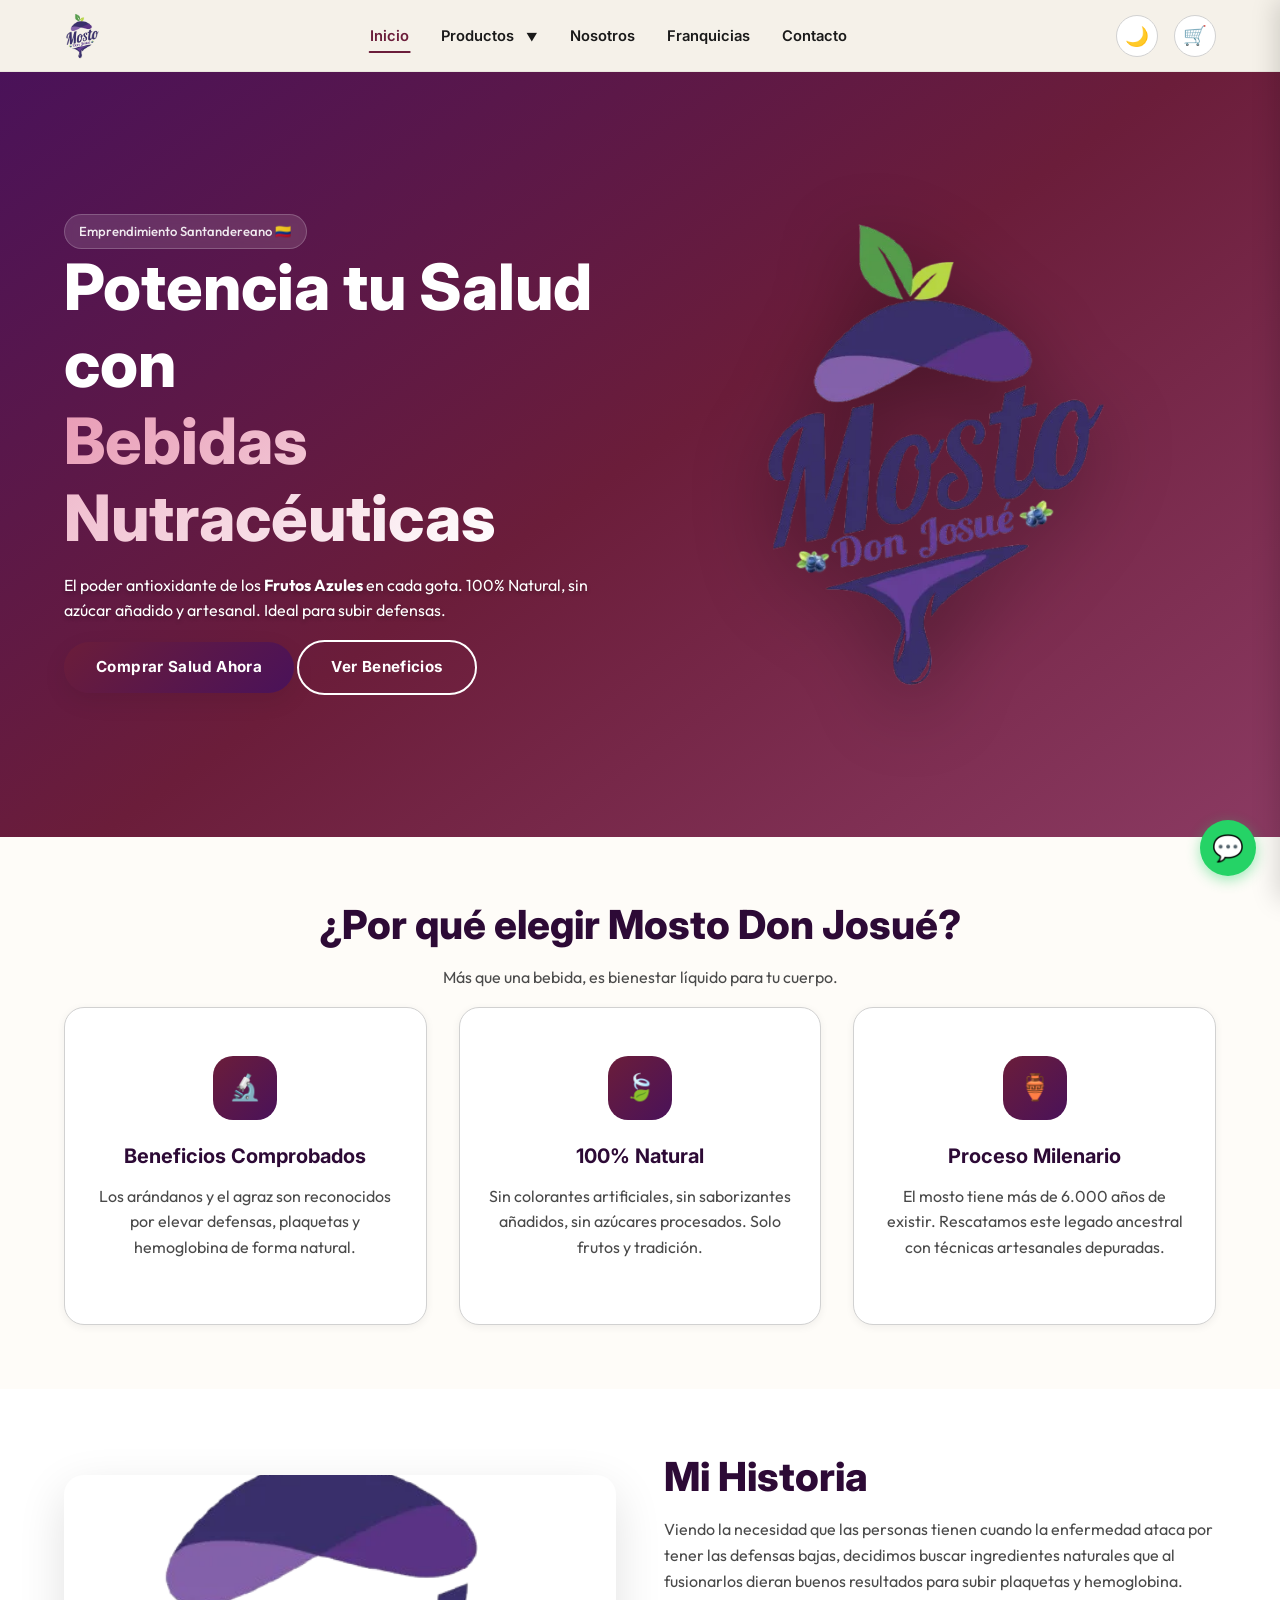
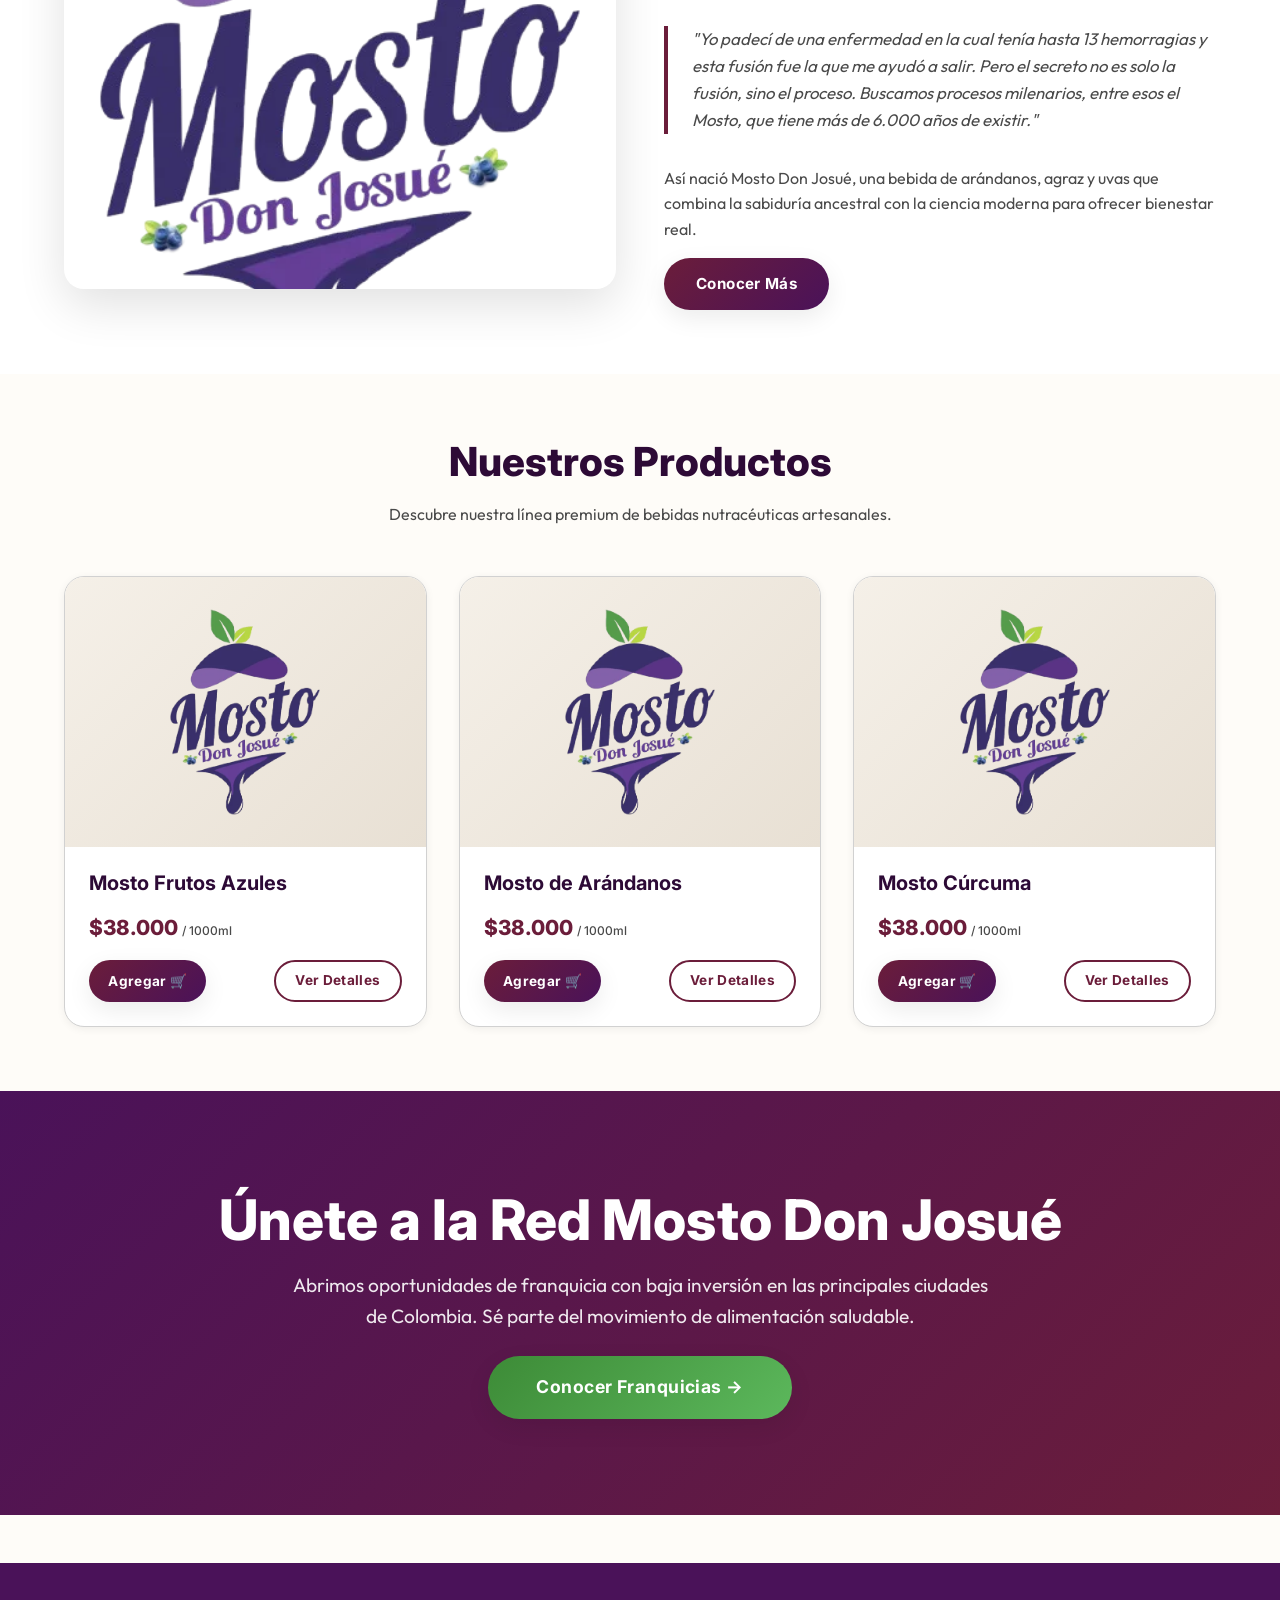
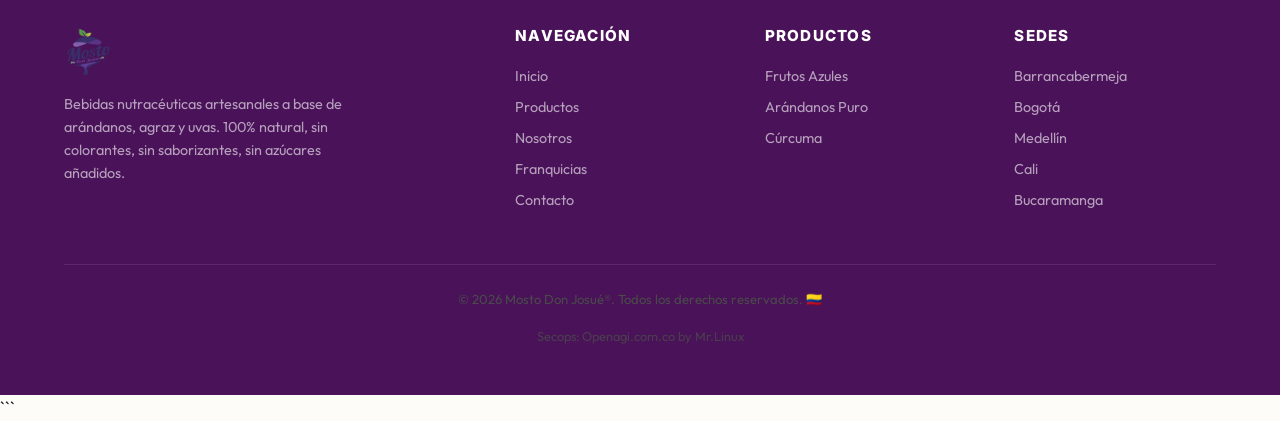
==== commit b9f7111a: "Add Umami analytics integration" ====
--- a/index.html
+++ b/index.html
@@ -1,14 +1,81 @@
 <!DOCTYPE html>
 <html lang="es" data-theme="light">
+
 <head>
   <meta charset="UTF-8">
   <meta name="viewport" content="width=device-width, initial-scale=1.0">
   <title>Mosto Don Josué — Bebidas Nutracéuticas Artesanales</title>
-  <meta name="description" content="Mosto Don Josué: bebidas artesanales 100% naturales de arándanos, agraz y uvas. Sin colorantes, sin saborizantes, sin azúcares añadidos. Potencia tu salud con la fusión milenaria del mosto.">
+  <meta name="description"
+    content="Mosto Don Josué: bebidas artesanales 100% naturales de arándanos, agraz y uvas. Sin colorantes, sin saborizantes, sin azúcares añadidos. Potencia tu salud con la fusión milenaria del mosto.">
   <meta name="keywords" content="mosto, arándanos, agraz, uvas, bebida natural, nutracéutico, artesanal, Colombia">
   <link rel="icon" href="assets/logo.png" type="image/png">
   <link rel="stylesheet" href="css/styles.css">
+  <link rel="canonical" href="https://mostodonjosue.com/">
+
+  <!-- Open Graph -->
+  <meta property="og:type" content="website">
+  <meta property="og:url" content="https://mostodonjosue.com/">
+  <meta property="og:title" content="Mosto Don Josué 🍇 | Sube tus Defensas 🛡️">
+  <meta property="og:description"
+    content="Bebidas 100% naturales de Arándanos, Agraz y Uva. Sin azúcar, sin alcohol. ¡Potencia tu salud hoy! 👇">
+  <meta property="og:image" content="https://mostodonjosue.com/assets/social-share.png">
+
+  <!-- Twitter -->
+  <meta name="twitter:card" content="summary_large_image">
+  <meta name="twitter:title" content="Mosto Don Josué 🍇 | Salud Natural">
+  <meta name="twitter:description" content="La fusión antioxidante más potente de Colombia. ¡Pide tu mosto aquí! 🍷">
+  <meta name="twitter:image" content="https://mostodonjosue.com/assets/social-share.png">
+
+  <!-- Schema.org JSON-LD -->
+  <script type="application/ld+json">
+  {
+    "@context": "https://schema.org",
+    "@graph": [
+      {
+        "@type": "Organization",
+        "@id": "https://mostodonjosue.com/#organization",
+        "name": "Mosto Don Josué",
+        "url": "https://mostodonjosue.com/",
+        "logo": "https://mostodonjosue.com/assets/logo.png",
+        "email": "contacto@mostodonjosue.com",
+        "description": "Bebidas nutracéuticas 100% naturales de arándanos, agraz y uvas.",
+        "brand": {
+            "@type": "Brand",
+            "name": "Mosto Don Josué"
+        },
+        "founder": {
+            "@type": "Person",
+            "name": "Don Josué"
+        },
+        "contactPoint": {
+          "@type": "ContactPoint",
+          "telephone": "+57-300-123-4567",
+          "contactType": "customer service",
+          "areaServed": "CO",
+          "availableLanguage": "Spanish"
+        }
+      },
+      {
+        "@type": "WebSite",
+        "@id": "https://mostodonjosue.com/#website",
+        "url": "https://mostodonjosue.com/",
+        "name": "Mosto Don Josué",
+        "publisher": {
+          "@id": "https://mostodonjosue.com/#organization"
+        },
+        "creator": {
+            "@type": "Organization",
+            "name": "OpenAGI",
+            "url": "https://openagi.com.co"
+        }
+      }
+    ]
+  }
+  </script>
+  <!-- Umami Analytics -->
+  <script defer src="https://analytics.openagi.com/script.js" data-website-id="24740ea6-a1bb-490c-aa01-a66119e47dde"></script>
 </head>
+
 <body>
 
   <!-- ==================== HEADER ==================== -->
@@ -24,10 +91,65 @@
         </div>
         <div class="nav__item">
           <a href="productos.html" class="nav__link nav__has-sub">Productos <span class="nav__toggle-sub">▼</span></a>
-          <div class="nav__submenu">
-            <a href="producto-frutos-azules.html" class="nav__link">Mosto Frutos Azules</a>
-            <a href="producto-arandanos.html" class="nav__link">Mosto de Arándanos</a>
-            <a href="producto-curcuma.html" class="nav__link">Mosto Cúrcuma</a>
+          <div class="nav__megamenu">
+            <div class="container megamenu__grid">
+              <!-- Column 1: Featured Image / Promo -->
+              <div class="megamenu__col megamenu__featured">
+                <div class="megamenu__image">
+                  <img src="assets/logo.png" alt="Mosto Don Josué" width="200" height="200">
+                  <div class="megamenu__caption">
+                    <span>Nueva Cosecha</span>
+                    <h4>Edición Especial</h4>
+                    <a href="productos.html" class="link-arrow">Ver Todo →</a>
+                  </div>
+                </div>
+              </div>
+
+              <!-- Column 2: Product Categories -->
+              <div class="megamenu__col">
+                <h4 class="megamenu__title">Nuestros Mostos</h4>
+                <ul class="megamenu__list">
+                  <li>
+                    <a href="producto-frutos-azules.html" class="megamenu__item">
+                      <div class="megamenu__icon">🍇</div>
+                      <div>
+                        <strong>Mosto Frutos Azules</strong>
+                        <small>Antioxidante y delicioso</small>
+                      </div>
+                    </a>
+                  </li>
+                  <li>
+                    <a href="producto-arandanos.html" class="megamenu__item">
+                      <div class="megamenu__icon">🫐</div>
+                      <div>
+                        <strong>Mosto de Arándanos</strong>
+                        <small>100% Puro y Natural</small>
+                      </div>
+                    </a>
+                  </li>
+                  <li>
+                    <a href="producto-curcuma.html" class="megamenu__item">
+                      <div class="megamenu__icon">🌿</div>
+                      <div>
+                        <strong>Mosto Cúrcuma</strong>
+                        <small>Antiinflamatorio natural</small>
+                      </div>
+                    </a>
+                  </li>
+                </ul>
+              </div>
+
+              <!-- Column 3: Why Choose Us -->
+              <div class="megamenu__col megamenu__highlights">
+                <h4 class="megamenu__title">Beneficios</h4>
+                <ul class="megamenu__list-simple">
+                  <li>✅ Sube defensas naturalmente</li>
+                  <li>✅ Sin azúcar añadido</li>
+                  <li>✅ 100% Artesanal</li>
+                </ul>
+                <a href="nosotros.html" class="btn btn-sm btn-secondary" style="margin-top: 1rem;">Conocer Más</a>
+              </div>
+            </div>
           </div>
         </div>
         <div class="nav__item">
@@ -57,24 +179,27 @@
   <main>
 
     <!-- ==================== HERO ==================== -->
-    <section class="hero" id="hero">
-      <div class="hero__bg-pattern"></div>
-      <div class="container">
-        <div class="hero__content">
-          <div class="hero__badges">
-            <span class="hero__badge">🍇 100% Natural</span>
-            <span class="hero__badge">🚫 Sin Colorantes</span>
-            <span class="hero__badge">✨ Artesanal</span>
-          </div>
-          <h1>Mosto Don Josué</h1>
-          <p class="lead">Bebidas nutracéuticas artesanales a base de arándanos, agraz y uvas. Frutos azules fusionados en un proceso milenario de más de 6.000 años, sin colorantes, sin saborizantes, sin azúcares añadidos.</p>
-          <div class="hero__actions">
-            <a href="productos.html" class="btn btn-primary btn-lg">Ver Productos</a>
-            <a href="franquicias.html" class="btn btn-secondary btn-lg" style="border-color:rgba(255,255,255,.5); color:#fff;">Franquicias</a>
-          </div>
-        </div>
-        <div class="hero__image">
-          <img src="assets/logo.png" alt="Mosto Don Josué — Bebida de frutos azules" width="400" height="460">
+    <section class="hero">
+      <div class="container hero__container">
+        <div class="hero__content fade-in">
+          <span class="hero__badge">Emprendimiento Santandereano 🇨🇴</span>
+          <div class="hero__content">
+            <h1 class="hero__title">
+              Potencia tu Salud con <br>
+              <span class="text-gradient">Bebidas Nutracéuticas</span>
+            </h1>
+            <p class="hero__subtitle">
+              El poder antioxidante de los <strong>Frutos Azules</strong> en cada gota.
+              100% Natural, sin azúcar añadido y artesanal. Ideal para subir defensas.
+            </p>
+            <div class="hero__buttons">
+              <a href="productos.html" class="btn btn-primary">Comprar Salud Ahora</a>
+              <a href="#valor" class="btn btn-secondary">Ver Beneficios</a>
+            </div>
+          </div>
+        </div>
+        <div class="hero__image fade-in" style="--i:1">
+          <img src="assets/logo.png" alt="Mosto Don Josué - Logo" class="hero__logo-img">
         </div>
       </div>
     </section>
@@ -82,25 +207,28 @@
     <!-- ==================== PROPUESTA DE VALOR ==================== -->
     <section class="features section" id="valor">
       <div class="container">
-        <div class="section-heading fade-in">
-          <h2>¿Por Qué Mosto Don Josué?</h2>
-          <p>La fusión perfecta de ciencia y tradición milenaria para potenciar tu salud.</p>
+        <div class="section-header text-center">
+          <h2 class="section-title">¿Por qué elegir Mosto Don Josué?</h2>
+          <p class="section-subtitle">Más que una bebida, es bienestar líquido para tu cuerpo.</p>
         </div>
         <div class="grid-3 stagger">
           <div class="feature-card fade-in" style="--i:0">
             <div class="feature-icon">🔬</div>
             <h3>Beneficios Comprobados</h3>
-            <p>Los arándanos y el agraz son reconocidos por elevar defensas, plaquetas y hemoglobina de forma natural.</p>
+            <p>Los arándanos y el agraz son reconocidos por elevar defensas, plaquetas y hemoglobina de forma natural.
+            </p>
           </div>
           <div class="feature-card fade-in" style="--i:1">
             <div class="feature-icon">🍃</div>
             <h3>100% Natural</h3>
-            <p>Sin colorantes artificiales, sin saborizantes añadidos, sin azúcares procesados. Solo frutos y tradición.</p>
+            <p>Sin colorantes artificiales, sin saborizantes añadidos, sin azúcares procesados. Solo frutos y tradición.
+            </p>
           </div>
           <div class="feature-card fade-in" style="--i:2">
             <div class="feature-icon">🏺</div>
             <h3>Proceso Milenario</h3>
-            <p>El mosto tiene más de 6.000 años de existir. Rescatamos este legado ancestral con técnicas artesanales depuradas.</p>
+            <p>El mosto tiene más de 6.000 años de existir. Rescatamos este legado ancestral con técnicas artesanales
+              depuradas.</p>
           </div>
         </div>
       </div>
@@ -114,11 +242,16 @@
         </div>
         <div class="historia__content fade-in fade-in-right">
           <h2>Mi Historia</h2>
-          <p>Viendo la necesidad que las personas tienen cuando la enfermedad ataca por tener las defensas bajas, decidimos buscar ingredientes naturales que al fusionarlos dieran buenos resultados para subir plaquetas y hemoglobina.</p>
+          <p>Viendo la necesidad que las personas tienen cuando la enfermedad ataca por tener las defensas bajas,
+            decidimos buscar ingredientes naturales que al fusionarlos dieran buenos resultados para subir plaquetas y
+            hemoglobina.</p>
           <blockquote>
-            "Yo padecí de una enfermedad en la cual tenía hasta 13 hemorragias y esta fusión fue la que me ayudó a salir. Pero el secreto no es solo la fusión, sino el proceso. Buscamos procesos milenarios, entre esos el Mosto, que tiene más de 6.000 años de existir."
+            "Yo padecí de una enfermedad en la cual tenía hasta 13 hemorragias y esta fusión fue la que me ayudó a
+            salir. Pero el secreto no es solo la fusión, sino el proceso. Buscamos procesos milenarios, entre esos el
+            Mosto, que tiene más de 6.000 años de existir."
           </blockquote>
-          <p>Así nació Mosto Don Josué, una bebida de arándanos, agraz y uvas que combina la sabiduría ancestral con la ciencia moderna para ofrecer bienestar real.</p>
+          <p>Así nació Mosto Don Josué, una bebida de arándanos, agraz y uvas que combina la sabiduría ancestral con la
+            ciencia moderna para ofrecer bienestar real.</p>
           <a href="nosotros.html" class="btn btn-primary">Conocer Más</a>
         </div>
       </div>
@@ -142,7 +275,11 @@
               <h3 class="card__title">Mosto Frutos Azules</h3>
               <p class="card__price">$38.000 <small>/ 1000ml</small></p>
               <div class="card__actions">
-                <a href="producto-frutos-azules.html" class="btn btn-primary btn-sm">Ver Producto</a>
+                <button class="btn btn-primary btn-sm quick-add-btn" data-id="frutos-azules"
+                  data-name="Mosto Frutos Azules" data-price="38000" data-volume="1000ml" data-image="assets/logo.png">
+                  Agregar 🛒
+                </button>
+                <a href="producto-frutos-azules.html" class="btn btn-secondary btn-sm">Ver Detalles</a>
               </div>
             </div>
           </div>
@@ -156,7 +293,11 @@
               <h3 class="card__title">Mosto de Arándanos</h3>
               <p class="card__price">$38.000 <small>/ 1000ml</small></p>
               <div class="card__actions">
-                <a href="producto-arandanos.html" class="btn btn-primary btn-sm">Ver Producto</a>
+                <button class="btn btn-primary btn-sm quick-add-btn" data-id="arandanos" data-name="Mosto de Arándanos"
+                  data-price="38000" data-volume="1000ml" data-image="assets/logo.png">
+                  Agregar 🛒
+                </button>
+                <a href="producto-arandanos.html" class="btn btn-secondary btn-sm">Ver Detalles</a>
               </div>
             </div>
           </div>
@@ -170,7 +311,11 @@
               <h3 class="card__title">Mosto Cúrcuma</h3>
               <p class="card__price">$38.000 <small>/ 1000ml</small></p>
               <div class="card__actions">
-                <a href="producto-curcuma.html" class="btn btn-primary btn-sm">Ver Producto</a>
+                <button class="btn btn-primary btn-sm quick-add-btn" data-id="curcuma" data-name="Mosto Cúrcuma"
+                  data-price="38000" data-volume="1000ml" data-image="assets/logo.png">
+                  Agregar 🛒
+                </button>
+                <a href="producto-curcuma.html" class="btn btn-secondary btn-sm">Ver Detalles</a>
               </div>
             </div>
           </div>
@@ -183,8 +328,10 @@
     <section class="franchise-hero section fade-in">
       <div class="container">
         <h2>Únete a la Red Mosto Don Josué</h2>
-        <p class="lead">Abrimos oportunidades de franquicia con baja inversión en las principales ciudades de Colombia. Sé parte del movimiento de alimentación saludable.</p>
-        <a href="franquicias.html" class="btn btn-green btn-lg" style="margin-top: var(--space-lg);">Conocer Franquicias →</a>
+        <p class="lead">Abrimos oportunidades de franquicia con baja inversión en las principales ciudades de Colombia.
+          Sé parte del movimiento de alimentación saludable.</p>
+        <a href="franquicias.html" class="btn btn-green btn-lg" style="margin-top: var(--space-lg);">Conocer Franquicias
+          →</a>
       </div>
     </section>
 
@@ -196,7 +343,8 @@
       <div class="footer__grid">
         <div class="footer__brand">
           <img src="assets/logo.png" alt="Mosto Don Josué" width="50" height="58">
-          <p>Bebidas nutracéuticas artesanales a base de arándanos, agraz y uvas. 100% natural, sin colorantes, sin saborizantes, sin azúcares añadidos.</p>
+          <p>Bebidas nutracéuticas artesanales a base de arándanos, agraz y uvas. 100% natural, sin colorantes, sin
+            saborizantes, sin azúcares añadidos.</p>
         </div>
         <div>
           <h4>Navegación</h4>
@@ -228,16 +376,62 @@
         </div>
       </div>
       <div class="footer__bottom">
-        <p>&copy; 2026 Mosto Don Josué®. Todos los derechos reservados. Emprendimiento Santandereano 🇨🇴</p>
+        <p>&copy; 2026 Mosto Don Josué®. Todos los derechos reservados. 🇨🇴</p>
+        <p style="margin-top: 5px; font-size: 0.8rem; opacity: 0.8;">
+          <a href="https://openagi.com.co" target="_blank" rel="noopener"
+            style="color: inherit; text-decoration: none;">
+            Secops: Openagi.com.co by Mr.Linux
+          </a>
+        </p>
       </div>
     </div>
   </footer>
 
   <!-- WhatsApp Float -->
-  <a href="https://wa.me/573001234567?text=Hola%2C%20quiero%20información%20sobre%20Mosto%20Don%20Josué" class="whatsapp-float" target="_blank" rel="noopener" aria-label="Contactar por WhatsApp">💬</a>
+  <a href="https://wa.me/573001234567?text=Hola%2C%20quiero%20información%20sobre%20Mosto%20Don%20Josué"
+    class="whatsapp-float" target="_blank" rel="noopener" aria-label="Contactar por WhatsApp">💬</a>
 
   <!-- Scroll Top -->
   <button class="scroll-top" aria-label="Volver arriba">↑</button>
+
+  <!-- ==================== CART DRAWER ==================== -->
+  <div class="cart-overlay" id="cart-overlay"></div>
+  <div class="cart-drawer" id="cart-drawer">
+    <div class="cart-drawer__header">
+      <h3>Tu Carrito <span id="drawer-count">(0)</span></h3>
+      <button class="cart-drawer__close" aria-label="Cerrar carrito">✕</button>
+    </div>
+
+    <div class="cart-drawer__body" id="drawer-items">
+      <!-- Items injected via JS -->
+      <div class="drawer-empty-state">
+        <p>Tu carrito está vacío</p>
+        <a href="productos.html" class="btn btn-sm btn-primary">Ver Productos</a>
+      </div>
+    </div>
+
+    <div class="cart-drawer__footer">
+      <div class="drawer-summary">
+        <div class="flex-between">
+          <span>Subtotal</span>
+          <strong id="drawer-total">$0</strong>
+        </div>
+      </div>
+
+      <div class="drawer-checkout">
+        <div class="form-group" style="margin-bottom: 1rem;">
+          <label for="drawer-city" class="form-label" style="font-size: 0.8rem;">📍 Ciudad de entrega:</label>
+          <select id="drawer-city" class="form-select form-select-sm">
+            <option value="">Seleccionar ciudad...</option>
+            <!-- Populated by JS -->
+          </select>
+        </div>
+        <button id="drawer-checkout-btn" class="btn btn-whatsapp btn-block" style="width: 100%;">
+          Completar pedido en WhatsApp 📲
+        </button>
+      </div>
+    </div>
+  </div>
 
   <!-- Scripts -->
   <script src="js/theme.js"></script>
@@ -245,6 +439,23 @@
   <script src="js/checkout.js"></script>
   <script src="js/nav.js"></script>
   <script src="js/main.js"></script>
+  <!-- Drawer Logic (Inline for now or moved to main.js) -->
+  <script>
+    document.addEventListener('DOMContentLoaded', () => {
+      // Initialize city selector in drawer
+      const citySelect = document.getElementById('drawer-city');
+      if (citySelect && Checkout) {
+        Checkout.getCities().forEach(city => {
+          const opt = document.createElement('option');
+          opt.value = city.value;
+          opt.textContent = city.label;
+          citySelect.appendChild(opt);
+        });
+      }
+    });
+  </script>
 
 </body>
+
 </html>
+```
--- a/css/styles.css
+++ b/css/styles.css
@@ -11,66 +11,73 @@
    ============================================================ */
 :root {
   /* — Brand Palette — */
-  --burgundy:        #6B1D3A;
-  --burgundy-light:  #8B2E50;
-  --purple-deep:     #4A1259;
-  --purple-mid:      #6A1B8A;
-  --purple-soft:     #9B59B6;
-  --magenta-rust:    #8B3A62;
+  --burgundy: #6B1D3A;
+  --burgundy-light: #8B2E50;
+  --purple-deep: #4A1259;
+  --purple-mid: #6A1B8A;
+  --purple-soft: #9B59B6;
+  --magenta-rust: #8B3A62;
   --green-botanical: #3D8B37;
-  --green-light:     #5CB85C;
-  --green-accent:    #7BC67E;
+  --green-light: #5CB85C;
+  --green-accent: #7BC67E;
 
   /* — Neutrals — */
-  --cream:           #F5F0E8;
-  --cream-dark:      #E8E0D4;
-  --white:           #FFFFFF;
-  --gray-100:        #F7F7F7;
-  --gray-200:        #E5E5E5;
-  --gray-300:        #CCCCCC;
-  --gray-400:        #999999;
-  --gray-600:        #666666;
-  --gray-800:        #333333;
-  --black:           #1A1A1A;
+  --cream: #F5F0E8;
+  --cream-dark: #E8E0D4;
+  --white: #FFFFFF;
+  --gray-100: #F7F7F7;
+  --gray-200: #E5E5E5;
+  --gray-300: #CCCCCC;
+  --gray-400: #999999;
+  --gray-600: #666666;
+  --gray-800: #333333;
+  --black: #1A1A1A;
 
   /* — Semantic — */
-  --bg-primary:      var(--cream);
-  --bg-secondary:    var(--white);
-  --bg-card:         var(--white);
-  --text-primary:    var(--gray-800);
-  --text-secondary:  var(--gray-600);
-  --text-heading:    var(--purple-deep);
-  --text-accent:     var(--burgundy);
-  --border-color:    var(--gray-200);
-  --shadow-sm:       0 2px 8px rgba(0,0,0,0.06);
-  --shadow-md:       0 4px 16px rgba(0,0,0,0.10);
-  --shadow-lg:       0 8px 32px rgba(0,0,0,0.14);
-  --shadow-glow:     0 0 20px rgba(107,29,58,0.15);
+  /* — Semantic — */
+  --bg-primary: #FEFCF8;
+  /* Whiter cream for better contrast */
+  --bg-secondary: var(--white);
+  --bg-card: var(--white);
+  --text-primary: #1A1A1A;
+  /* Much darker gray for primary text */
+  --text-secondary: #4A4A4A;
+  /* Darker secondary text */
+  --text-heading: #2D0A36;
+  /* Darker Purple for headings */
+  --text-accent: #8B2048;
+  /* Slightly more vibrant burgundy */
+  --border-color: #D1D1D1;
+  /* Slightly darker border for definition */
+  --shadow-sm: 0 2px 8px rgba(0, 0, 0, 0.06);
+  --shadow-md: 0 8px 24px rgba(0, 0, 0, 0.08);
+  --shadow-lg: 0 16px 48px rgba(0, 0, 0, 0.12);
+  --shadow-glow: 0 0 25px rgba(107, 29, 58, 0.2);
 
   /* — Typography — */
   --font-heading: 'Inter', sans-serif;
-  --font-body:    'Outfit', sans-serif;
+  --font-body: 'Outfit', sans-serif;
 
   /* — Spacing — */
-  --space-xs:  0.25rem;
-  --space-sm:  0.5rem;
-  --space-md:  1rem;
-  --space-lg:  1.5rem;
-  --space-xl:  2rem;
+  --space-xs: 0.25rem;
+  --space-sm: 0.5rem;
+  --space-md: 1rem;
+  --space-lg: 1.5rem;
+  --space-xl: 2rem;
   --space-2xl: 3rem;
   --space-3xl: 4rem;
   --space-4xl: 6rem;
 
   /* — Radius — */
-  --radius-sm:   6px;
-  --radius-md:   12px;
-  --radius-lg:   20px;
+  --radius-sm: 6px;
+  --radius-md: 12px;
+  --radius-lg: 20px;
   --radius-full: 9999px;
 
   /* — Transitions — */
-  --transition-fast:   0.2s ease;
+  --transition-fast: 0.2s ease;
   --transition-normal: 0.35s ease;
-  --transition-slow:   0.5s ease;
+  --transition-slow: 0.5s ease;
 
   /* — Header — */
   --header-height: 72px;
@@ -78,24 +85,30 @@
 
 /* ---------- Dark Mode ---------- */
 [data-theme="dark"] {
-  --bg-primary:      #0F0A18;
-  --bg-secondary:    #1A1023;
-  --bg-card:         #231530;
-  --text-primary:    #E8E0D4;
-  --text-secondary:  #A89BB0;
-  --text-heading:    #D4A5E0;
-  --text-accent:     #E89BB5;
-  --border-color:    #3A2848;
-  --shadow-sm:       0 2px 8px rgba(0,0,0,0.30);
-  --shadow-md:       0 4px 16px rgba(0,0,0,0.40);
-  --shadow-lg:       0 8px 32px rgba(0,0,0,0.50);
-  --shadow-glow:     0 0 20px rgba(212,165,224,0.20);
+  --bg-primary: #0F0A18;
+  --bg-secondary: #1A1023;
+  --bg-card: #231530;
+  --text-primary: #E8E0D4;
+  --text-secondary: #A89BB0;
+  --text-heading: #D4A5E0;
+  --text-accent: #E89BB5;
+  --border-color: #3A2848;
+  --shadow-sm: 0 2px 8px rgba(0, 0, 0, 0.30);
+  --shadow-md: 0 4px 16px rgba(0, 0, 0, 0.40);
+  --shadow-lg: 0 8px 32px rgba(0, 0, 0, 0.50);
+  --shadow-glow: 0 0 20px rgba(212, 165, 224, 0.20);
 }
 
 /* ============================================================
    2. RESET & BASE
    ============================================================ */
-*, *::before, *::after { box-sizing: border-box; margin: 0; padding: 0; }
+*,
+*::before,
+*::after {
+  box-sizing: border-box;
+  margin: 0;
+  padding: 0;
+}
 
 html {
   scroll-behavior: smooth;
@@ -113,29 +126,104 @@
   -webkit-font-smoothing: antialiased;
 }
 
-img { max-width: 100%; height: auto; display: block; }
-a { text-decoration: none; color: inherit; transition: color var(--transition-fast); }
-ul, ol { list-style: none; }
-button { cursor: pointer; border: none; background: none; font-family: inherit; }
-input, select, textarea { font-family: inherit; font-size: inherit; }
+img {
+  max-width: 100%;
+  height: auto;
+  display: block;
+}
+
+a {
+  text-decoration: none;
+  color: inherit;
+  transition: color var(--transition-fast);
+}
+
+ul,
+ol {
+  list-style: none;
+}
+
+button {
+  cursor: pointer;
+  border: none;
+  background: none;
+  font-family: inherit;
+}
+
+input,
+select,
+textarea {
+  font-family: inherit;
+  font-size: inherit;
+  transition: border-color var(--transition-fast), box-shadow var(--transition-fast);
+}
+
+input:focus,
+select:focus,
+textarea:focus {
+  outline: none;
+  border-color: var(--burgundy);
+  box-shadow: 0 0 0 4px rgba(107, 29, 58, 0.1);
+}
 
 /* ============================================================
    3. TYPOGRAPHY
    ============================================================ */
-h1, h2, h3, h4, h5, h6 {
+h1,
+h2,
+h3,
+h4,
+h5,
+h6 {
   font-family: var(--font-heading);
   color: var(--text-heading);
   line-height: 1.2;
   font-weight: 800;
 }
 
-h1 { font-size: clamp(2rem, 6vw, 3.5rem);   margin-bottom: var(--space-lg); }
-h2 { font-size: clamp(1.5rem, 4vw, 2.5rem); margin-bottom: var(--space-md); }
-h3 { font-size: clamp(1.2rem, 3vw, 1.75rem); margin-bottom: var(--space-sm); }
-h4 { font-size: 1.125rem; margin-bottom: var(--space-sm); }
-
-p { margin-bottom: var(--space-md); color: var(--text-secondary); }
-.lead { font-size: 1.125rem; font-weight: 400; }
+h1 {
+  font-size: clamp(2rem, 6vw, 3.5rem);
+  margin-bottom: var(--space-lg);
+}
+
+h2 {
+  font-size: clamp(1.5rem, 4vw, 2.5rem);
+  margin-bottom: var(--space-md);
+}
+
+h3 {
+  font-size: clamp(1.2rem, 3vw, 1.75rem);
+  margin-bottom: var(--space-sm);
+}
+
+h4 {
+  font-size: 1.125rem;
+  margin-bottom: var(--space-sm);
+}
+
+.feature-card h3,
+.card h3,
+.value-card h3,
+.sede-card h3 {
+  margin-bottom: var(--space-md);
+  color: var(--text-heading);
+  font-size: 1.25rem;
+  font-weight: 700;
+  /* Prevent overflow for long words like "Acompañamiento" */
+  overflow-wrap: break-word;
+  word-wrap: break-word;
+  hyphens: auto;
+}
+
+p {
+  margin-bottom: var(--space-md);
+  color: var(--text-secondary);
+}
+
+.lead {
+  font-size: 1.125rem;
+  font-weight: 400;
+}
 
 /* ============================================================
    4. LAYOUT UTILITIES
@@ -151,29 +239,83 @@
   padding: var(--space-3xl) 0;
 }
 
-.grid-2, .grid-3, .grid-4 { display: grid; gap: var(--space-xl); }
-.grid-2 { grid-template-columns: 1fr; }
-.grid-3 { grid-template-columns: 1fr; }
-.grid-4 { grid-template-columns: 1fr 1fr; }
+.grid-2,
+.grid-3,
+.grid-4 {
+  display: grid;
+  gap: var(--space-xl);
+}
+
+.grid-2 {
+  grid-template-columns: 1fr;
+}
+
+.grid-3 {
+  grid-template-columns: 1fr;
+}
+
+.grid-4 {
+  grid-template-columns: 1fr;
+  /* Default stack on mobile */
+}
+
+@media (min-width: 500px) {
+
+  /* Allow 2 columns on larger mobiles/tablets for grid-4 */
+  .grid-4 {
+    grid-template-columns: repeat(2, 1fr);
+  }
+}
 
 @media (min-width: 768px) {
-  .grid-2 { grid-template-columns: repeat(2, 1fr); }
-  .grid-3 { grid-template-columns: repeat(2, 1fr); }
-  .grid-4 { grid-template-columns: repeat(4, 1fr); }
+  .grid-2 {
+    grid-template-columns: repeat(2, 1fr);
+  }
+
+  .grid-3 {
+    grid-template-columns: repeat(2, 1fr);
+  }
+
+  .grid-4 {
+    grid-template-columns: repeat(4, 1fr);
+  }
 }
 
 @media (min-width: 1024px) {
-  .grid-3 { grid-template-columns: repeat(3, 1fr); }
-}
-
-.flex-center     { display: flex; align-items: center; justify-content: center; }
-.flex-between    { display: flex; align-items: center; justify-content: space-between; }
-.text-center     { text-align: center; }
-.text-left       { text-align: left; }
+  .grid-3 {
+    grid-template-columns: repeat(3, 1fr);
+  }
+}
+
+.flex-center {
+  display: flex;
+  align-items: center;
+  justify-content: center;
+}
+
+.flex-between {
+  display: flex;
+  align-items: center;
+  justify-content: space-between;
+}
+
+.text-center {
+  text-align: center;
+}
+
+.text-left {
+  text-align: left;
+}
+
 .sr-only {
-  position: absolute; width: 1px; height: 1px;
-  padding: 0; margin: -1px; overflow: hidden;
-  clip: rect(0,0,0,0); border: 0;
+  position: absolute;
+  width: 1px;
+  height: 1px;
+  padding: 0;
+  margin: -1px;
+  overflow: hidden;
+  clip: rect(0, 0, 0, 0);
+  border: 0;
 }
 
 /* ============================================================
@@ -192,16 +334,44 @@
   transition: all var(--transition-fast);
   letter-spacing: 0.025em;
   white-space: nowrap;
+  position: relative;
+  overflow: hidden;
+}
+
+@media (hover: hover) {
+  .btn:hover {
+    transform: translateY(-2px);
+    box-shadow: 0 4px 12px rgba(0, 0, 0, 0.15);
+  }
 }
 
 .btn-primary {
   background: linear-gradient(135deg, var(--burgundy), var(--purple-deep));
   color: var(--white);
   box-shadow: var(--shadow-md);
-}
+  position: relative;
+  overflow: hidden;
+}
+
+.btn-primary::after {
+  content: '';
+  position: absolute;
+  top: 0;
+  left: 0;
+  width: 100%;
+  height: 100%;
+  background: linear-gradient(rgba(255, 255, 255, 0.2), transparent);
+  opacity: 0;
+  transition: opacity var(--transition-fast);
+}
+
 .btn-primary:hover {
-  transform: translateY(-2px);
+  transform: translateY(-3px);
   box-shadow: var(--shadow-lg), var(--shadow-glow);
+}
+
+.btn-primary:hover::after {
+  opacity: 1;
 }
 
 .btn-secondary {
@@ -209,6 +379,7 @@
   color: var(--burgundy);
   border: 2px solid var(--burgundy);
 }
+
 .btn-secondary:hover {
   background: var(--burgundy);
   color: var(--white);
@@ -220,6 +391,7 @@
   color: var(--white);
   box-shadow: var(--shadow-md);
 }
+
 .btn-green:hover {
   transform: translateY(-2px);
   box-shadow: var(--shadow-lg);
@@ -230,23 +402,43 @@
   color: var(--white);
   font-size: 1.05rem;
   padding: 1rem 2.5rem;
-  box-shadow: 0 4px 14px rgba(37,211,102,0.35);
-}
+  box-shadow: 0 4px 14px rgba(37, 211, 102, 0.35);
+}
+
 .btn-whatsapp:hover {
   transform: translateY(-3px) scale(1.02);
-  box-shadow: 0 6px 20px rgba(37,211,102,0.5);
-}
-
-.btn-sm { padding: 0.5rem 1.2rem; font-size: 0.85rem; }
-.btn-lg { padding: 1.1rem 3rem; font-size: 1.1rem; }
+  box-shadow: 0 6px 20px rgba(37, 211, 102, 0.5);
+}
+
+.btn-sm {
+  padding: 0.5rem 1.2rem;
+  font-size: 0.85rem;
+}
+
+.btn-lg {
+  padding: 1.1rem 3rem;
+  font-size: 1.1rem;
+}
 
 [data-theme="dark"] .btn-secondary {
   color: var(--text-accent);
   border-color: var(--text-accent);
 }
+
 [data-theme="dark"] .btn-secondary:hover {
   background: var(--text-accent);
   color: var(--bg-primary);
+}
+
+/* Specific Fix for Hero Section Buttons */
+.hero .btn-secondary {
+  color: var(--white);
+  border-color: var(--white);
+}
+
+.hero .btn-secondary:hover {
+  background: var(--white);
+  color: var(--burgundy);
 }
 
 /* ============================================================
@@ -258,15 +450,17 @@
   left: 0;
   width: 100%;
   height: var(--header-height);
-  background: rgba(245,240,232,0.92);
+  background: rgba(245, 240, 232, 0.92);
   backdrop-filter: blur(16px);
   -webkit-backdrop-filter: blur(16px);
   z-index: 1000;
   transition: background var(--transition-normal), box-shadow var(--transition-normal);
+  border-bottom: 1px solid rgba(0, 0, 0, 0.05);
+  /* Subtle separation */
 }
 
 [data-theme="dark"] .header {
-  background: rgba(15,10,24,0.92);
+  background: rgba(15, 10, 24, 0.92);
 }
 
 .header.scrolled {
@@ -301,12 +495,20 @@
   padding: var(--space-xl) var(--space-lg);
   gap: var(--space-sm);
   overflow-y: auto;
-  animation: slideDown 0.3s ease;
+  overflow-y: auto;
+  animation: slideDown 0.4s cubic-bezier(0.16, 1, 0.3, 1);
 }
 
 @keyframes slideDown {
-  from { opacity: 0; transform: translateY(-10px); }
-  to   { opacity: 1; transform: translateY(0); }
+  from {
+    opacity: 0;
+    transform: translateY(-20px);
+  }
+
+  to {
+    opacity: 1;
+    transform: translateY(0);
+  }
 }
 
 .nav__link {
@@ -330,12 +532,19 @@
 }
 
 /* Nav submenu */
-.nav__item { position: relative; }
+.nav__item {
+  position: relative;
+}
+
 .nav__submenu {
   display: none;
   padding-left: var(--space-lg);
 }
-.nav__item.open .nav__submenu { display: block; }
+
+.nav__item.open .nav__submenu {
+  display: block;
+}
+
 .nav__submenu .nav__link {
   font-size: 0.95rem;
   font-weight: 500;
@@ -347,7 +556,10 @@
   font-size: 0.7rem;
   transition: transform var(--transition-fast);
 }
-.nav__item.open .nav__toggle-sub { transform: rotate(180deg); }
+
+.nav__item.open .nav__toggle-sub {
+  transform: rotate(180deg);
+}
 
 /* Header actions */
 .header__actions {
@@ -368,6 +580,7 @@
   border: 1px solid var(--border-color);
   transition: all var(--transition-fast);
 }
+
 .dark-toggle:hover {
   background: var(--burgundy);
   color: var(--white);
@@ -387,6 +600,7 @@
   border: 1px solid var(--border-color);
   transition: all var(--transition-fast);
 }
+
 .cart-btn:hover {
   background: var(--burgundy);
   color: var(--white);
@@ -409,7 +623,10 @@
   justify-content: center;
   display: none;
 }
-.cart-badge.visible { display: flex; }
+
+.cart-badge.visible {
+  display: flex;
+}
 
 .hamburger {
   width: 42px;
@@ -424,6 +641,7 @@
   border-radius: var(--radius-full);
   transition: all var(--transition-fast);
 }
+
 .hamburger span {
   width: 20px;
   height: 2px;
@@ -431,13 +649,24 @@
   border-radius: 2px;
   transition: all var(--transition-fast);
 }
-.hamburger.active span:nth-child(1) { transform: translateY(7px) rotate(45deg); }
-.hamburger.active span:nth-child(2) { opacity: 0; }
-.hamburger.active span:nth-child(3) { transform: translateY(-7px) rotate(-45deg); }
+
+.hamburger.active span:nth-child(1) {
+  transform: translateY(7px) rotate(45deg);
+}
+
+.hamburger.active span:nth-child(2) {
+  opacity: 0;
+}
+
+.hamburger.active span:nth-child(3) {
+  transform: translateY(-7px) rotate(-45deg);
+}
 
 /* Desktop Nav */
 @media (min-width: 1024px) {
-  .hamburger { display: none; }
+  .hamburger {
+    display: none;
+  }
 
   .nav {
     display: flex;
@@ -487,19 +716,261 @@
     padding: var(--space-sm);
     z-index: 100;
   }
-  .nav__item:hover .nav__submenu { display: block; }
+
+  .nav__item:hover .nav__submenu {
+    display: block;
+  }
+
   .nav__submenu .nav__link {
     padding: var(--space-sm) var(--space-md);
     border-radius: var(--radius-sm);
   }
+
   .nav__submenu .nav__link:hover {
     background: var(--bg-primary);
   }
-  .nav__toggle-sub { display: inline-block; }
+
+  .nav__toggle-sub {
+    display: inline-block;
+  }
+
+  /* =========================================
+     MEGA MENU (Desktop)
+     ========================================= */
+  /* Mega Menu - Floating Card Style (Reverted & Enhanced) */
+  .nav__megamenu {
+    position: absolute;
+    top: 100%;
+    left: 50%;
+    transform: translateX(-50%) translateY(10px);
+    /* Centered and offset for animation */
+    width: 900px;
+    max-width: 90vw;
+    background: rgba(255, 255, 255, 0.95);
+    /* High opacity but slightly translucent */
+    backdrop-filter: blur(12px);
+    -webkit-backdrop-filter: blur(12px);
+    border-radius: var(--radius-lg);
+    box-shadow:
+      0 10px 40px -10px rgba(0, 0, 0, 0.15),
+      0 0 0 1px rgba(0, 0, 0, 0.05);
+    /* Subtle border ring */
+    opacity: 0;
+    visibility: hidden;
+    transition: all 0.4s cubic-bezier(0.16, 1, 0.3, 1);
+    z-index: 1000;
+    padding: var(--space-xl);
+    margin-top: var(--space-sm);
+  }
+
+  [data-theme="dark"] .nav__megamenu {
+    background: rgba(30, 30, 35, 0.95);
+    box-shadow:
+      0 20px 50px -10px rgba(0, 0, 0, 0.5),
+      0 0 0 1px rgba(255, 255, 255, 0.1);
+  }
+
+  .nav__item:hover .nav__megamenu,
+  .nav__item:focus-within .nav__megamenu {
+    opacity: 1;
+    visibility: visible;
+    transform: translateX(-50%) translateY(0);
+  }
+
+  .megamenu__grid {
+    display: grid;
+    grid-template-columns: 1.2fr 1.5fr 1fr;
+    gap: var(--space-2xl);
+    padding: 0 !important;
+    /* Reset container padding inside mega menu */
+    width: 100%;
+  }
+
+  /* Megamenu Col Styles */
+  .megamenu__title {
+    font-size: 0.85rem;
+    text-transform: uppercase;
+    letter-spacing: 1px;
+    color: var(--text-secondary);
+    margin-bottom: var(--space-md);
+    padding-bottom: var(--space-sm);
+    border-bottom: 2px solid var(--border-color);
+  }
+
+  /* List of items */
+  .megamenu__list {
+    display: flex;
+    flex-direction: column;
+    gap: var(--space-sm);
+  }
+
+  .megamenu__item {
+    display: flex;
+    align-items: flex-start;
+    gap: var(--space-md);
+    padding: var(--space-sm);
+    border-radius: var(--radius-md);
+    transition: all var(--transition-fast);
+  }
+
+  .megamenu__item:hover {
+    background: var(--bg-primary);
+    transform: translateX(4px);
+    /* Subtle slide */
+  }
+
+  .megamenu__icon {
+    font-size: 1.5rem;
+    background: var(--bg-secondary);
+    width: 40px;
+    height: 40px;
+    border-radius: var(--radius-full);
+    display: flex;
+    align-items: center;
+    justify-content: center;
+    color: var(--burgundy);
+    transition: all var(--transition-fast);
+  }
+
+  .megamenu__item:hover .megamenu__icon {
+    background: var(--burgundy);
+    color: var(--white);
+    transform: scale(1.1) rotate(5deg);
+    box-shadow: 0 4px 10px rgba(107, 29, 58, 0.3);
+  }
+
+  .megamenu__item strong {
+    display: block;
+    color: var(--text-heading);
+    font-size: 1rem;
+    transition: color var(--transition-fast);
+  }
+
+  .megamenu__item:hover strong {
+    color: var(--burgundy);
+  }
+
+  .megamenu__item small {
+    display: block;
+    color: var(--text-secondary);
+    font-size: 0.8rem;
+    font-weight: 400;
+  }
+
+  /* Featured Section */
+  .megamenu__featured {
+    background: var(--bg-primary);
+    border-radius: var(--radius-md);
+    padding: var(--space-md);
+    text-align: center;
+  }
+
+  .megamenu__image {
+    position: relative;
+  }
+
+  .megamenu__image img {
+    margin: 0 auto var(--space-sm);
+    border-radius: var(--radius-sm);
+  }
+
+  .megamenu__caption span {
+    display: block;
+    font-size: 0.75rem;
+    color: var(--burgundy);
+    font-weight: 700;
+    text-transform: uppercase;
+  }
+
+  .megamenu__caption h4 {
+    font-size: 1.1rem;
+    margin-bottom: var(--space-xs);
+  }
+
+  .link-arrow {
+    display: inline-block;
+    color: var(--burgundy);
+    font-weight: 600;
+    font-size: 0.9rem;
+    margin-top: var(--space-xs);
+  }
+
+  .link-arrow:hover {
+    text-decoration: underline;
+  }
+
+  /* Highlights Column */
+  .megamenu__highlights ul {
+    margin-bottom: var(--space-md);
+  }
+
+  .megamenu__list-simple li {
+    font-size: 0.9rem;
+    margin-bottom: var(--space-xs);
+    color: var(--text-secondary);
+  }
+
+
+  .testimonial-card p {
+    font-style: italic;
+    font-size: 1.1rem;
+    margin-bottom: var(--space-md);
+    color: var(--text-heading);
+  }
+}
+
+/* Mobile Tweaks for Mega Menu Content */
+@media (max-width: 1023px) {
+  .nav__megamenu {
+    display: none;
+    padding-left: var(--space-md);
+  }
+
+  .nav__item.open .nav__megamenu {
+    display: block;
+    animation: slideDown 0.3s ease;
+  }
+
+  .megamenu__grid {
+    display: flex;
+    flex-direction: column;
+    gap: var(--space-md);
+  }
+
+  /* Hide heavy elements on mobile if desired, or style them simpler */
+  .megamenu__featured {
+    display: none;
+  }
+
+  /* Hide featured image on mobile to save space */
+
+  .megamenu__title {
+    font-size: 0.8rem;
+    color: var(--text-secondary);
+    margin-top: var(--space-sm);
+  }
+
+  .megamenu__item {
+    align-items: center;
+    padding: var(--space-xs) 0;
+  }
+
+  .megamenu__icon {
+    display: none;
+  }
+
+  /* Simplify list */
+
+  .megamenu__highlights {
+    border-top: 1px solid var(--border-color);
+    padding-top: var(--space-md);
+  }
 }
 
 /* Offset for fixed header */
-main { padding-top: var(--header-height); }
+main {
+  padding-top: var(--header-height);
+}
 
 /* ============================================================
    7. HERO BANNER
@@ -518,8 +989,8 @@
   inset: 0;
   opacity: 0.08;
   background-image:
-    radial-gradient(circle at 20% 80%, rgba(255,255,255,0.3) 0%, transparent 50%),
-    radial-gradient(circle at 80% 20%, rgba(255,255,255,0.2) 0%, transparent 50%);
+    radial-gradient(circle at 20% 80%, rgba(255, 255, 255, 0.3) 0%, transparent 50%),
+    radial-gradient(circle at 80% 20%, rgba(255, 255, 255, 0.2) 0%, transparent 50%);
 }
 
 .hero .container {
@@ -533,37 +1004,44 @@
   padding-bottom: var(--space-3xl);
 }
 
-.hero__content { color: var(--white); }
+.hero__content {
+  color: var(--white);
+}
+
 .hero__content h1 {
   color: var(--white);
   font-size: clamp(2.2rem, 7vw, 4rem);
   margin-bottom: var(--space-md);
 }
+
 .hero__content .lead {
-  color: rgba(255,255,255,0.85);
+  color: rgba(255, 255, 255, 0.85);
   font-size: clamp(1rem, 2.5vw, 1.25rem);
   margin-bottom: var(--space-xl);
   max-width: 540px;
 }
+
 .hero__badges {
   display: flex;
   flex-wrap: wrap;
   gap: var(--space-sm);
   margin-bottom: var(--space-xl);
 }
+
 .hero__badge {
   display: inline-flex;
   align-items: center;
   gap: var(--space-xs);
   padding: 0.4rem 0.9rem;
-  background: rgba(255,255,255,0.12);
-  border: 1px solid rgba(255,255,255,0.2);
+  background: rgba(255, 255, 255, 0.12);
+  border: 1px solid rgba(255, 255, 255, 0.2);
   border-radius: var(--radius-full);
-  color: rgba(255,255,255,0.9);
+  color: rgba(255, 255, 255, 0.9);
   font-size: 0.82rem;
   font-weight: 500;
   backdrop-filter: blur(4px);
 }
+
 .hero__actions {
   display: flex;
   flex-wrap: wrap;
@@ -574,21 +1052,49 @@
   display: flex;
   justify-content: center;
 }
+
 .hero__image img {
+  /* Default styles for generic images in hero if any */
   max-height: 420px;
   width: auto;
-  filter: drop-shadow(0 20px 40px rgba(0,0,0,0.4));
-  animation: heroFloat 4s ease-in-out infinite;
+  filter: drop-shadow(0 20px 40px rgba(0, 0, 0, 0.4));
 }
 
 @keyframes heroFloat {
-  0%, 100% { transform: translateY(0); }
-  50%      { transform: translateY(-16px); }
+
+  0%,
+  100% {
+    transform: translateY(0);
+  }
+
+  50% {
+    transform: translateY(-16px);
+  }
 }
 
 @media (min-width: 768px) {
-  .hero .container { grid-template-columns: 1fr 1fr; }
-  .hero__image img { max-height: 500px; }
+  .hero .container {
+    grid-template-columns: 1fr 1fr;
+  }
+
+  .hero__image img {
+    max-height: 500px;
+    max-width: 100%;
+  }
+}
+
+.hero__logo-img {
+  width: 100%;
+  max-width: 420px;
+  height: auto;
+  filter: drop-shadow(0 10px 20px rgba(0, 0, 0, 0.2));
+  animation: heroFloat 5s ease-in-out infinite;
+}
+
+@media (min-width: 768px) {
+  .hero__logo-img {
+    max-width: 500px;
+  }
 }
 
 /* ============================================================
@@ -601,6 +1107,7 @@
   border: 1px solid var(--border-color);
   transition: transform var(--transition-normal), box-shadow var(--transition-normal);
 }
+
 .card:hover {
   transform: translateY(-6px);
   box-shadow: var(--shadow-lg);
@@ -612,9 +1119,11 @@
   overflow: hidden;
   background: linear-gradient(135deg, var(--cream), var(--cream-dark));
 }
+
 [data-theme="dark"] .card__image {
   background: linear-gradient(135deg, #231530, #1A1023);
 }
+
 .card__image img {
   width: 100%;
   height: 100%;
@@ -622,15 +1131,20 @@
   padding: var(--space-lg);
   transition: transform var(--transition-normal);
 }
-.card:hover .card__image img { transform: scale(1.05); }
+
+.card:hover .card__image img {
+  transform: scale(1.05);
+}
 
 .card__body {
   padding: var(--space-lg);
 }
+
 .card__title {
   font-size: 1.1rem;
   margin-bottom: var(--space-sm);
 }
+
 .card__price {
   font-family: var(--font-heading);
   font-size: 1.3rem;
@@ -638,7 +1152,10 @@
   color: var(--burgundy);
   margin-bottom: var(--space-md);
 }
-[data-theme="dark"] .card__price { color: var(--text-accent); }
+
+[data-theme="dark"] .card__price {
+  color: var(--text-accent);
+}
 
 .card__price small {
   font-size: 0.75rem;
@@ -657,6 +1174,7 @@
 .product-hero {
   padding: var(--space-3xl) 0;
 }
+
 .product-hero .container {
   display: grid;
   grid-template-columns: 1fr;
@@ -664,6 +1182,15 @@
   align-items: start;
 }
 
+/* ============================================================
+   9. PRODUCT DETAILS
+   ============================================================ */
+.product-hero {
+  background: var(--bg-secondary);
+  /* Clean background to let product pop */
+}
+
+/* Premium Gallery Container */
 .product-gallery {
   background: linear-gradient(135deg, var(--cream-dark), var(--cream));
   border-radius: var(--radius-lg);
@@ -671,51 +1198,94 @@
   display: flex;
   align-items: center;
   justify-content: center;
-  min-height: 360px;
-}
+  min-height: 480px;
+  /* Taller for grandeur */
+  position: relative;
+  overflow: hidden;
+  box-shadow: inset 0 0 40px rgba(0, 0, 0, 0.05);
+  /* Inner depth */
+}
+
+@media (max-width: 768px) {
+  .product-gallery {
+    min-height: 300px;
+    /* Smaller height for mobile */
+    padding: var(--space-lg);
+  }
+
+  .product-gallery img {
+    max-height: 280px;
+    /* Ensure image fits */
+    width: auto;
+    /* Maintain aspect ratio */
+  }
+}
+
 [data-theme="dark"] .product-gallery {
-  background: linear-gradient(135deg, #231530, #1A1023);
-}
+  background: linear-gradient(135deg, #2A1A35, #1A1023);
+  box-shadow: inset 0 0 40px rgba(0, 0, 0, 0.2);
+}
+
 .product-gallery img {
-  max-height: 380px;
+  max-height: 420px;
   width: auto;
-  filter: drop-shadow(0 16px 32px rgba(0,0,0,0.2));
+  filter: drop-shadow(0 25px 50px rgba(0, 0, 0, 0.3));
+  /* Deep shadow */
+  transition: transform var(--transition-normal);
+  animation: heroFloat 6s ease-in-out infinite;
+}
+
+.product-gallery:hover img {
+  transform: scale(1.05);
 }
 
 .product-info h1 {
   margin-bottom: var(--space-sm);
-}
+  color: var(--burgundy);
+  /* Brand highlight */
+  font-size: clamp(2rem, 5vw, 3rem);
+}
+
 .product-info .lead {
   margin-bottom: var(--space-xl);
-}
-
-/* Volume selector */
+  font-size: 1.15rem;
+  line-height: 1.6;
+}
+
+/* Volume selector - Premium Chips */
 .volume-selector {
   display: flex;
   flex-wrap: wrap;
-  gap: var(--space-sm);
+  gap: var(--space-md);
   margin-bottom: var(--space-xl);
 }
+
 .volume-btn {
-  padding: 0.6rem 1.4rem;
-  border: 2px solid var(--border-color);
-  border-radius: var(--radius-full);
+  padding: 0.75rem 1.5rem;
+  border: 1px solid var(--border-color);
+  border-radius: var(--radius-md);
   font-family: var(--font-heading);
   font-weight: 600;
-  font-size: 0.9rem;
-  color: var(--text-primary);
-  background: transparent;
+  font-size: 0.95rem;
+  color: var(--text-secondary);
+  background: var(--bg-card);
   transition: all var(--transition-fast);
-}
+  box-shadow: var(--shadow-sm);
+}
+
 .volume-btn:hover {
   border-color: var(--burgundy);
   color: var(--burgundy);
-}
+  transform: translateY(-2px);
+}
+
 .volume-btn.active {
   background: var(--burgundy);
   color: var(--white);
   border-color: var(--burgundy);
-}
+  box-shadow: 0 4px 12px rgba(107, 29, 58, 0.3);
+}
+
 [data-theme="dark"] .volume-btn.active {
   background: var(--text-accent);
   border-color: var(--text-accent);
@@ -724,82 +1294,121 @@
 
 .product-price {
   font-family: var(--font-heading);
-  font-size: 2rem;
+  font-size: 2.5rem;
   font-weight: 900;
-  color: var(--burgundy);
+  color: var(--text-heading);
   margin-bottom: var(--space-xl);
-}
+  letter-spacing: -1px;
+}
+
 [data-theme="dark"] .product-price {
-  color: var(--text-accent);
+  color: var(--white);
 }
 
 .product-qty {
   display: flex;
   align-items: center;
-  gap: var(--space-md);
+  gap: var(--space-lg);
   margin-bottom: var(--space-xl);
-}
+  padding: var(--space-md);
+  background: var(--bg-card);
+  border-radius: var(--radius-md);
+  border: 1px solid var(--border-color);
+  width: fit-content;
+}
+
 .qty-control {
   display: flex;
   align-items: center;
-  border: 2px solid var(--border-color);
+  background: var(--bg-primary);
   border-radius: var(--radius-full);
-  overflow: hidden;
-}
+  padding: 2px;
+}
+
 .qty-btn {
-  width: 42px;
-  height: 42px;
+  width: 36px;
+  height: 36px;
   display: flex;
   align-items: center;
   justify-content: center;
   font-size: 1.2rem;
   font-weight: 700;
   color: var(--text-primary);
-  background: var(--bg-secondary);
+  background: transparent;
+  border-radius: 50%;
   transition: background var(--transition-fast);
 }
-.qty-btn:hover { background: var(--cream-dark); }
-[data-theme="dark"] .qty-btn:hover { background: var(--border-color); }
+
+.qty-btn:hover {
+  background: rgba(0, 0, 0, 0.05);
+  color: var(--burgundy);
+}
+
+[data-theme="dark"] .qty-btn:hover {
+  background: rgba(255, 255, 255, 0.1);
+}
+
 .qty-input {
-  width: 50px;
+  width: 48px;
   text-align: center;
   border: none;
   background: transparent;
   font-weight: 700;
-  font-size: 1rem;
-  color: var(--text-primary);
-}
-
-/* Benefits list */
+  font-size: 1.1rem;
+  color: var(--text-heading);
+}
+
+/* Benefits list - Transformed to Grid */
 .benefits-list {
   display: grid;
+  grid-template-columns: repeat(2, 1fr);
   gap: var(--space-md);
-  margin-bottom: var(--space-xl);
-}
+  margin-top: var(--space-2xl);
+}
+
 .benefit-item {
   display: flex;
+  flex-direction: column;
   align-items: flex-start;
-  gap: var(--space-md);
-}
+  gap: var(--space-sm);
+  background: var(--bg-card);
+  padding: var(--space-md);
+  border-radius: var(--radius-md);
+  border: 1px solid var(--border-color);
+  transition: all var(--transition-normal);
+}
+
+.benefit-item:hover {
+  transform: translateY(-3px);
+  box-shadow: var(--shadow-md);
+  border-color: var(--burgundy);
+}
+
 .benefit-icon {
-  width: 40px;
-  height: 40px;
-  min-width: 40px;
+  width: 42px;
+  height: 42px;
+  min-width: 42px;
   background: linear-gradient(135deg, var(--green-botanical), var(--green-light));
-  border-radius: var(--radius-full);
+  border-radius: var(--radius-md);
   color: var(--white);
-  font-size: 1.1rem;
+  font-size: 1.2rem;
   display: flex;
   align-items: center;
   justify-content: center;
-}
+  box-shadow: var(--shadow-sm);
+}
+
 .benefit-item h4 {
   color: var(--text-heading);
   margin-bottom: 2px;
-}
+  font-size: 0.95rem;
+}
+
 .benefit-item p {
-  font-size: 0.9rem;
+  font-size: 0.85rem;
   margin: 0;
+  line-height: 1.4;
+  color: var(--text-secondary);
 }
 
 /* Nutritional table */
@@ -808,36 +1417,66 @@
   border-collapse: collapse;
   font-size: 0.9rem;
   margin-top: var(--space-xl);
-}
+  background: var(--bg-card);
+  border-radius: var(--radius-md);
+  overflow: hidden;
+  box-shadow: var(--shadow-sm);
+  border: 1px solid var(--border-color);
+}
+
 .nutrition-table caption {
   font-family: var(--font-heading);
   font-weight: 700;
   font-size: 1.1rem;
   color: var(--text-heading);
   text-align: left;
-  margin-bottom: var(--space-md);
-}
+  padding: var(--space-md);
+  margin-bottom: 0;
+  background: var(--bg-primary);
+  border-bottom: 1px solid var(--border-color);
+}
+
 .nutrition-table th,
 .nutrition-table td {
-  padding: var(--space-sm) var(--space-md);
+  padding: var(--space-md);
   text-align: left;
   border-bottom: 1px solid var(--border-color);
 }
+
 .nutrition-table th {
   background: var(--bg-primary);
   font-family: var(--font-heading);
   font-weight: 700;
-  color: var(--text-heading);
-}
+  color: var(--text-secondary);
+  font-size: 0.85rem;
+  text-transform: uppercase;
+  letter-spacing: 0.5px;
+}
+
 [data-theme="dark"] .nutrition-table th {
   background: var(--bg-secondary);
 }
-.nutrition-table td { color: var(--text-secondary); }
+
+.nutrition-table td {
+  color: var(--text-primary);
+  font-weight: 500;
+}
+
+.nutrition-table tr:last-child td {
+  border-bottom: none;
+}
 
 @media (min-width: 768px) {
-  .product-hero .container { grid-template-columns: 1fr 1fr; }
-  .product-gallery img { max-height: 460px; }
-}
+  .product-hero .container {
+    grid-template-columns: 1fr 1fr;
+    gap: var(--space-3xl);
+  }
+
+  .product-gallery img {
+    max-height: 520px;
+  }
+}
+
 
 /* ============================================================
    10. HISTORIA / ABOUT SECTION
@@ -845,23 +1484,27 @@
 .historia {
   background: var(--bg-secondary);
 }
+
 .historia .container {
   display: grid;
   grid-template-columns: 1fr;
   gap: var(--space-2xl);
   align-items: center;
 }
+
 .historia__image {
   border-radius: var(--radius-lg);
   overflow: hidden;
   box-shadow: var(--shadow-lg);
 }
+
 .historia__image img {
   width: 100%;
   height: 100%;
   object-fit: cover;
   aspect-ratio: 4/3;
 }
+
 .historia__content blockquote {
   border-left: 4px solid var(--burgundy);
   padding-left: var(--space-lg);
@@ -872,27 +1515,81 @@
 }
 
 @media (min-width: 768px) {
-  .historia .container { grid-template-columns: 1fr 1fr; }
+  .historia .container {
+    grid-template-columns: 1fr 1fr;
+  }
 }
 
 /* ============================================================
    11. FEATURES / VALUE PROPOSITION
    ============================================================ */
-.features {
-  background: var(--bg-primary);
-}
-.feature-card {
+
+/* Enhanced Card Interactions - Unified Premium Style */
+.feature-card,
+.card,
+.testimonial-card,
+.contact-card,
+.value-card {
   text-align: center;
   padding: var(--space-2xl) var(--space-lg);
   background: var(--bg-card);
   border-radius: var(--radius-lg);
   border: 1px solid var(--border-color);
-  transition: transform var(--transition-normal), box-shadow var(--transition-normal);
-}
-.feature-card:hover {
-  transform: translateY(-4px);
-  box-shadow: var(--shadow-md);
-}
+  transition: all var(--transition-normal);
+  position: relative;
+  overflow: hidden;
+  z-index: 1;
+  box-shadow: var(--shadow-sm);
+  /* Enhanced base shadow for contrast */
+}
+
+/* Specific adjustment for Product Cards which have images at top */
+.card {
+  padding: 0;
+  display: flex;
+  flex-direction: column;
+  text-align: left;
+}
+
+.card__body {
+  padding: var(--space-lg);
+  display: flex;
+  flex-direction: column;
+  flex-grow: 1;
+}
+
+@media (hover: hover) {
+
+  .feature-card:hover,
+  .card:hover,
+  .testimonial-card:hover,
+  .contact-card:hover {
+    transform: translateY(-8px);
+    box-shadow: var(--shadow-xl);
+    border-color: var(--burgundy);
+  }
+
+  /* Specific internal element transitions */
+  .feature-card:hover .feature-icon,
+  .contact-card:hover .contact-card__icon,
+  .value-card:hover .value-icon {
+    transform: scale(1.1) rotate(5deg);
+    box-shadow: 0 10px 20px rgba(107, 29, 58, 0.25);
+  }
+}
+
+/* Mobile Touch Feedback */
+@media (hover: none) {
+  .feature-card:active {
+    transform: scale(0.98);
+    background: var(--gray-100);
+  }
+
+  .btn:active {
+    transform: scale(0.96);
+  }
+}
+
 .feature-icon {
   width: 64px;
   height: 64px;
@@ -904,19 +1601,280 @@
   justify-content: center;
   font-size: 1.6rem;
   color: var(--white);
+  transition: transform var(--transition-normal), box-shadow var(--transition-normal);
+}
+
+.value-icon {
+  font-size: 2.5rem;
+  margin-bottom: var(--space-md);
+  display: inline-block;
+  transition: transform var(--transition-normal);
 }
 
 /* ============================================================
    12. FRANCHISES / SEDES
    ============================================================ */
+/* ============================================================
+   12. PAGE HEADERS (Secondary Heros)
+   ============================================================ */
+.page-header,
 .franchise-hero {
-  background: linear-gradient(145deg, var(--purple-deep), var(--burgundy));
+  position: relative;
+  background: linear-gradient(135deg, var(--purple-deep) 0%, var(--burgundy) 100%);
   color: var(--white);
   text-align: center;
   padding: var(--space-4xl) 0;
-}
-.franchise-hero h1 { color: var(--white); }
-.franchise-hero .lead { color: rgba(255,255,255,0.85); max-width: 640px; margin-inline: auto; }
+  overflow: hidden;
+  margin-bottom: var(--space-2xl);
+}
+
+.page-header h1,
+.franchise-hero h1,
+.franchise-hero h2,
+.page-header h2 {
+  color: var(--white);
+  font-size: clamp(2rem, 5vw, 3.5rem);
+  margin-bottom: var(--space-md);
+  position: relative;
+  z-index: 2;
+}
+
+.page-header .lead,
+.franchise-hero .lead {
+  color: rgba(255, 255, 255, 0.9);
+  max-width: 700px;
+  margin: 0 auto;
+  position: relative;
+  z-index: 2;
+  font-size: 1.2rem;
+}
+
+.page-header p,
+.franchise-hero p {
+  color: rgba(255, 255, 255, 0.9);
+  position: relative;
+  z-index: 2;
+}
+
+/* ============================================================
+   MOBILE MENU PREMIUM REDESIGN
+   ============================================================ */
+@media (max-width: 991px) {
+
+  /* Mobile Menu Container - Full Screen Overlay approach */
+  .nav {
+    position: fixed;
+    top: 0;
+    left: 0;
+    width: 100%;
+    height: 100vh;
+    background: rgba(255, 255, 255, 0.98);
+    backdrop-filter: blur(10px);
+    -webkit-backdrop-filter: blur(10px);
+    z-index: 998;
+    padding-top: 80px;
+    /* Space for header */
+    transform: translateX(100%);
+    transition: transform 0.4s cubic-bezier(0.165, 0.84, 0.44, 1);
+    display: flex;
+    flex-direction: column;
+    overflow-y: auto;
+  }
+
+  [data-theme="dark"] .nav {
+    background: rgba(20, 20, 25, 0.98);
+  }
+
+  .nav.active {
+    transform: translateX(0);
+    box-shadow: -5px 0 30px rgba(0, 0, 0, 0.1);
+  }
+
+  /* Main Nav Items */
+  .nav__item {
+    width: 100%;
+    margin: 0;
+    border-bottom: 1px solid var(--border-color);
+    opacity: 0;
+    transform: translateY(20px);
+    transition: opacity 0.3s ease, transform 0.3s ease;
+  }
+
+  .nav.active .nav__item {
+    opacity: 1;
+    transform: translateY(0);
+  }
+
+  /* Stagger animation for items */
+  .nav.active .nav__item:nth-child(1) {
+    transition-delay: 0.1s;
+  }
+
+  .nav.active .nav__item:nth-child(2) {
+    transition-delay: 0.15s;
+  }
+
+  .nav.active .nav__item:nth-child(3) {
+    transition-delay: 0.2s;
+  }
+
+  .nav.active .nav__item:nth-child(4) {
+    transition-delay: 0.25s;
+  }
+
+  .nav.active .nav__item:nth-child(5) {
+    transition-delay: 0.3s;
+  }
+
+  .nav__link {
+    font-family: var(--font-heading);
+    font-size: 1.25rem;
+    font-weight: 600;
+    padding: var(--space-lg) var(--space-xl);
+    display: flex;
+    justify-content: space-between;
+    align-items: center;
+    color: var(--text-heading);
+  }
+
+  .nav__link.active {
+    color: var(--burgundy);
+    background: rgba(107, 29, 58, 0.05);
+  }
+
+  /* Dropdown Toggle Arrow */
+  .nav__toggle-sub {
+    font-size: 0.8em;
+    transition: transform 0.3s ease;
+  }
+
+  .nav__item.open .nav__toggle-sub {
+    transform: rotate(180deg);
+  }
+
+  /* Submenu (Mega Menu on Mobile) */
+  .nav__megamenu {
+    position: static;
+    /* Flow naturally in mobile */
+    box-shadow: none;
+    opacity: 1;
+    visibility: visible;
+    transform: none;
+    background: var(--bg-secondary);
+    max-height: 0;
+    overflow: hidden;
+    transition: max-height 0.4s cubic-bezier(0.165, 0.84, 0.44, 1);
+    padding: 0;
+  }
+
+  .nav__item.open .nav__megamenu {
+    max-height: 100vh;
+    /* Allow full height */
+    overflow-y: auto;
+    /* Enable scrolling if needed */
+    border-bottom: 1px solid var(--border-color);
+  }
+
+  /* Hide heavy elements */
+  .megamenu__featured,
+  .megamenu__title {
+    display: none !important;
+  }
+
+  /* Restore Highlights (Beneficios) but style simply */
+  .megamenu__highlights {
+    display: block !important;
+    padding: var(--space-md) var(--space-xl);
+    background: rgba(0, 0, 0, 0.02);
+    border-top: 1px solid var(--border-color);
+  }
+
+  .megamenu__highlights ul {
+    margin: 0;
+    padding: 0;
+    list-style: none;
+    margin-bottom: var(--space-md);
+  }
+
+  .megamenu__highlights li {
+    font-size: 0.9rem;
+    margin-bottom: var(--space-xs);
+    color: var(--text-secondary);
+    border: none;
+  }
+
+  .megamenu__highlights .btn {
+    width: 100%;
+    text-align: center;
+    justify-content: center;
+  }
+
+  .megamenu__grid {
+    grid-template-columns: 1fr !important;
+    gap: 0 !important;
+    padding: 0 !important;
+  }
+
+  .megamenu__list {
+    padding: var(--space-sm) 0;
+  }
+
+  .megamenu__list li {
+    margin: 0;
+  }
+
+  .megamenu__item {
+    padding: var(--space-md) var(--space-xl);
+    border-left: 3px solid transparent;
+  }
+
+  .megamenu__item:active {
+    background: rgba(0, 0, 0, 0.03);
+    border-left-color: var(--burgundy);
+  }
+
+  .megamenu__icon {
+    width: 36px;
+    height: 36px;
+    font-size: 1.2rem;
+    background: var(--white);
+    box-shadow: var(--shadow-sm);
+    border-radius: var(--radius-full);
+    display: flex;
+    align-items: center;
+    justify-content: center;
+  }
+
+  [data-theme="dark"] .megamenu__icon {
+    background: var(--bg-card);
+  }
+
+  .megamenu__item div strong {
+    display: block;
+    font-size: 1rem;
+    color: var(--text-heading);
+    margin-bottom: 2px;
+  }
+
+  .megamenu__item div small {
+    font-size: 0.8rem;
+    opacity: 0.7;
+  }
+}
+
+/* Reuse the pattern from main hero */
+.page-header .hero__bg-pattern,
+.franchise-hero .hero__bg-pattern {
+  position: absolute;
+  inset: 0;
+  opacity: 0.1;
+  background-image:
+    radial-gradient(circle at 10% 20%, rgba(255, 255, 255, 0.2) 0%, transparent 40%),
+    radial-gradient(circle at 90% 80%, rgba(255, 255, 255, 0.2) 0%, transparent 40%);
+  z-index: 1;
+}
+
+
 
 .sede-card {
   background: var(--bg-card);
@@ -926,11 +1884,13 @@
   transition: all var(--transition-normal);
   text-align: center;
 }
+
 .sede-card:hover {
   transform: translateY(-4px);
   box-shadow: var(--shadow-lg);
   border-color: var(--burgundy);
 }
+
 .sede-icon {
   width: 56px;
   height: 56px;
@@ -943,16 +1903,21 @@
   font-size: 1.4rem;
   color: var(--white);
 }
-.sede-card h3 { font-size: 1.15rem; }
+
+.sede-card h3 {
+  font-size: 1.15rem;
+}
+
 .sede-card .sede-address {
   font-size: 0.9rem;
   color: var(--text-secondary);
 }
+
 .sede-card .sede-status {
   display: inline-block;
   margin-top: var(--space-sm);
   padding: 0.25rem 0.8rem;
-  background: rgba(61,139,55,0.1);
+  background: rgba(61, 139, 55, 0.1);
   color: var(--green-botanical);
   border-radius: var(--radius-full);
   font-size: 0.8rem;
@@ -976,6 +1941,7 @@
 .form-group {
   margin-bottom: var(--space-lg);
 }
+
 .form-label {
   display: block;
   font-family: var(--font-heading);
@@ -984,6 +1950,7 @@
   color: var(--text-primary);
   margin-bottom: var(--space-sm);
 }
+
 .form-input,
 .form-select,
 .form-textarea {
@@ -995,19 +1962,25 @@
   color: var(--text-primary);
   transition: border-color var(--transition-fast), box-shadow var(--transition-fast);
 }
+
 .form-input:focus,
 .form-select:focus,
 .form-textarea:focus {
   outline: none;
   border-color: var(--burgundy);
-  box-shadow: 0 0 0 3px rgba(107,29,58,0.12);
-}
+  box-shadow: 0 0 0 3px rgba(107, 29, 58, 0.12);
+}
+
 [data-theme="dark"] .form-input:focus,
 [data-theme="dark"] .form-select:focus,
 [data-theme="dark"] .form-textarea:focus {
-  box-shadow: 0 0 0 3px rgba(232,155,181,0.15);
-}
-.form-textarea { min-height: 120px; resize: vertical; }
+  box-shadow: 0 0 0 3px rgba(232, 155, 181, 0.15);
+}
+
+.form-textarea {
+  min-height: 120px;
+  resize: vertical;
+}
 
 /* ============================================================
    14. CART PAGE
@@ -1020,6 +1993,7 @@
   text-align: center;
   padding: var(--space-4xl) 0;
 }
+
 .cart-empty__icon {
   font-size: 4rem;
   margin-bottom: var(--space-lg);
@@ -1042,7 +2016,10 @@
   border: 1px solid var(--border-color);
   transition: box-shadow var(--transition-fast);
 }
-.cart-item:hover { box-shadow: var(--shadow-sm); }
+
+.cart-item:hover {
+  box-shadow: var(--shadow-sm);
+}
 
 .cart-item__image {
   width: 72px;
@@ -1054,7 +2031,11 @@
   align-items: center;
   justify-content: center;
 }
-[data-theme="dark"] .cart-item__image { background: var(--border-color); }
+
+[data-theme="dark"] .cart-item__image {
+  background: var(--border-color);
+}
+
 .cart-item__image img {
   max-width: 60px;
   max-height: 60px;
@@ -1065,6 +2046,7 @@
   font-size: 0.95rem;
   margin-bottom: 2px;
 }
+
 .cart-item__volume {
   font-size: 0.82rem;
   color: var(--text-secondary);
@@ -1076,9 +2058,212 @@
   align-items: center;
   gap: var(--space-sm);
 }
-.cart-item__controls .qty-control { border-width: 1px; }
-.cart-item__controls .qty-btn { width: 32px; height: 32px; font-size: 1rem; }
-.cart-item__controls .qty-input { width: 36px; font-size: 0.9rem; }
+
+.cart-item__controls .qty-control {
+  border-width: 1px;
+}
+
+.cart-item__controls .qty-btn {
+  width: 32px;
+  height: 32px;
+  font-size: 1rem;
+}
+
+.cart-item__controls .qty-input {
+  width: 36px;
+  font-size: 0.9rem;
+}
+
+/* ============================================================
+   15. CART DRAWER & QUICK ADD
+   ============================================================ */
+
+/* Overlay */
+.cart-overlay {
+  position: fixed;
+  inset: 0;
+  background: rgba(0, 0, 0, 0.5);
+  backdrop-filter: blur(4px);
+  z-index: 1040;
+  opacity: 0;
+  visibility: hidden;
+  transition: all var(--transition-normal);
+}
+
+.cart-overlay.open {
+  opacity: 1;
+  visibility: visible;
+}
+
+/* Drawer */
+.cart-drawer {
+  position: fixed;
+  top: 0;
+  right: 0;
+  width: 100%;
+  max-width: 400px;
+  height: 100vh;
+  background: var(--bg-card);
+  z-index: 1050;
+  box-shadow: -4px 0 24px rgba(0, 0, 0, 0.15);
+  transform: translateX(100%);
+  transition: transform var(--transition-normal);
+  display: flex;
+  flex-direction: column;
+}
+
+.cart-drawer.open {
+  transform: translateX(0);
+}
+
+.cart-drawer__header {
+  padding: var(--space-md) var(--space-lg);
+  display: flex;
+  align-items: center;
+  justify-content: space-between;
+  border-bottom: 1px solid var(--border-color);
+  background: var(--bg-secondary);
+}
+
+.cart-drawer__header h3 {
+  margin: 0;
+  font-size: 1.1rem;
+}
+
+.cart-drawer__close {
+  font-size: 1.2rem;
+  color: var(--text-secondary);
+  transition: color var(--transition-fast);
+}
+
+.cart-drawer__close:hover {
+  color: var(--text-heading);
+}
+
+.cart-drawer__body {
+  flex: 1;
+  overflow-y: auto;
+  padding: var(--space-md);
+}
+
+.cart-drawer__footer {
+  padding: var(--space-lg);
+  border-top: 1px solid var(--border-color);
+  background: var(--bg-secondary);
+}
+
+/* Drawer Items */
+.drawer-item {
+  display: flex;
+  gap: var(--space-md);
+  margin-bottom: var(--space-lg);
+  border-bottom: 1px solid var(--border-color);
+  padding-bottom: var(--space-md);
+}
+
+.drawer-item:last-child {
+  border-bottom: none;
+  margin-bottom: 0;
+}
+
+.drawer-item__image {
+  width: 64px;
+  height: 64px;
+  background: var(--bg-primary);
+  border-radius: var(--radius-sm);
+  display: flex;
+  align-items: center;
+  justify-content: center;
+}
+
+.drawer-item__image img {
+  max-width: 48px;
+  max-height: 48px;
+  object-fit: contain;
+}
+
+.drawer-item__details {
+  flex: 1;
+}
+
+.drawer-item__details h4 {
+  font-size: 0.95rem;
+  margin-bottom: 0;
+}
+
+.drawer-item__vol {
+  font-size: 0.75rem;
+  color: var(--text-secondary);
+}
+
+.drawer-item__price {
+  font-weight: 700;
+  color: var(--burgundy);
+  margin: 2px 0 6px;
+  font-size: 0.9rem;
+}
+
+.drawer-item__controls {
+  display: flex;
+  align-items: center;
+  gap: 8px;
+}
+
+.drawer-qty-btn {
+  width: 24px;
+  height: 24px;
+  border: 1px solid var(--border-color);
+  border-radius: var(--radius-sm);
+  display: flex;
+  align-items: center;
+  justify-content: center;
+  font-size: 0.9rem;
+  background: var(--bg-primary);
+}
+
+.drawer-qty-val {
+  font-size: 0.9rem;
+  font-weight: 600;
+  min-width: 20px;
+  text-align: center;
+}
+
+.drawer-remove-btn {
+  margin-left: auto;
+  font-size: 0.75rem;
+  color: var(--text-secondary);
+  text-decoration: underline;
+}
+
+.drawer-remove-btn:hover {
+  color: #d9534f;
+}
+
+/* Summary in drawer */
+.drawer-summary {
+  margin-bottom: var(--space-md);
+}
+
+.drawer-summary strong {
+  font-size: 1.1rem;
+  color: var(--text-heading);
+}
+
+/* Empty State */
+.drawer-empty-state {
+  height: 100%;
+  display: flex;
+  flex-direction: column;
+  align-items: center;
+  justify-content: center;
+  text-align: center;
+  color: var(--text-secondary);
+}
+
+/* Quick Add Button */
+.quick-add-btn {
+  margin-right: auto;
+}
 
 .cart-item__actions {
   display: flex;
@@ -1086,20 +2271,27 @@
   align-items: flex-end;
   gap: var(--space-sm);
 }
+
 .cart-item__price {
   font-family: var(--font-heading);
   font-weight: 800;
   font-size: 1.1rem;
   color: var(--burgundy);
 }
-[data-theme="dark"] .cart-item__price { color: var(--text-accent); }
+
+[data-theme="dark"] .cart-item__price {
+  color: var(--text-accent);
+}
 
 .cart-item__remove {
   color: var(--gray-400);
   font-size: 1.1rem;
   transition: color var(--transition-fast);
 }
-.cart-item__remove:hover { color: #e74c3c; }
+
+.cart-item__remove:hover {
+  color: #e74c3c;
+}
 
 /* Cart summary */
 .cart-summary {
@@ -1109,12 +2301,14 @@
   padding: var(--space-xl);
   border: 1px solid var(--border-color);
 }
+
 .cart-summary__row {
   display: flex;
   justify-content: space-between;
   padding: var(--space-sm) 0;
   font-size: 0.95rem;
 }
+
 .cart-summary__row--total {
   border-top: 2px solid var(--border-color);
   margin-top: var(--space-sm);
@@ -1128,10 +2322,15 @@
 .cart-checkout {
   margin-top: var(--space-xl);
 }
-.cart-checkout .form-group { margin-bottom: var(--space-lg); }
+
+.cart-checkout .form-group {
+  margin-bottom: var(--space-lg);
+}
 
 @media (min-width: 768px) {
-  .cart-item { grid-template-columns: 80px 1fr auto auto; }
+  .cart-item {
+    grid-template-columns: 80px 1fr auto auto;
+  }
 }
 
 /* ============================================================
@@ -1139,7 +2338,7 @@
    ============================================================ */
 .footer {
   background: var(--purple-deep);
-  color: rgba(255,255,255,0.8);
+  color: rgba(255, 255, 255, 0.8);
   padding: var(--space-3xl) 0 var(--space-xl);
 }
 
@@ -1150,9 +2349,13 @@
   margin-bottom: var(--space-2xl);
 }
 
-.footer__brand img { height: 50px; margin-bottom: var(--space-md); }
+.footer__brand img {
+  height: 50px;
+  margin-bottom: var(--space-md);
+}
+
 .footer__brand p {
-  color: rgba(255,255,255,0.6);
+  color: rgba(255, 255, 255, 0.6);
   font-size: 0.9rem;
   max-width: 300px;
 }
@@ -1164,30 +2367,36 @@
   letter-spacing: 0.08em;
   margin-bottom: var(--space-md);
 }
+
 .footer__links a {
   display: block;
   padding: var(--space-xs) 0;
-  color: rgba(255,255,255,0.6);
+  color: rgba(255, 255, 255, 0.6);
   font-size: 0.9rem;
   transition: color var(--transition-fast);
 }
-.footer__links a:hover { color: var(--white); }
+
+.footer__links a:hover {
+  color: var(--white);
+}
 
 .footer__social {
   display: flex;
   gap: var(--space-sm);
 }
+
 .footer__social a {
   width: 40px;
   height: 40px;
   border-radius: var(--radius-full);
-  border: 1px solid rgba(255,255,255,0.2);
+  border: 1px solid rgba(255, 255, 255, 0.2);
   display: flex;
   align-items: center;
   justify-content: center;
   font-size: 1rem;
   transition: all var(--transition-fast);
 }
+
 .footer__social a:hover {
   background: var(--burgundy);
   border-color: var(--burgundy);
@@ -1195,15 +2404,17 @@
 }
 
 .footer__bottom {
-  border-top: 1px solid rgba(255,255,255,0.1);
+  border-top: 1px solid rgba(255, 255, 255, 0.1);
   padding-top: var(--space-lg);
   text-align: center;
   font-size: 0.82rem;
-  color: rgba(255,255,255,0.4);
+  color: rgba(255, 255, 255, 0.4);
 }
 
 @media (min-width: 768px) {
-  .footer__grid { grid-template-columns: 2fr 1fr 1fr 1fr; }
+  .footer__grid {
+    grid-template-columns: 2fr 1fr 1fr 1fr;
+  }
 }
 
 /* ============================================================
@@ -1214,18 +2425,29 @@
   transform: translateY(24px);
   transition: opacity 0.6s ease, transform 0.6s ease;
 }
+
 .fade-in.visible {
   opacity: 1;
   transform: translateY(0);
 }
 
-.fade-in-left  { transform: translateX(-24px); }
-.fade-in-right { transform: translateX(24px); }
+.fade-in-left {
+  transform: translateX(-24px);
+}
+
+.fade-in-right {
+  transform: translateX(24px);
+}
+
 .fade-in-left.visible,
-.fade-in-right.visible { transform: translateX(0); }
+.fade-in-right.visible {
+  transform: translateX(0);
+}
 
 /* Staggered animations */
-.stagger > * { transition-delay: calc(var(--i, 0) * 0.1s); }
+.stagger>* {
+  transition-delay: calc(var(--i, 0) * 0.1s);
+}
 
 /* ============================================================
    17. WHATSAPP FLOATING BUTTON
@@ -1243,19 +2465,27 @@
   justify-content: center;
   font-size: 1.6rem;
   color: var(--white);
-  box-shadow: 0 4px 14px rgba(37,211,102,0.45);
+  box-shadow: 0 4px 14px rgba(37, 211, 102, 0.45);
   z-index: 999;
   transition: transform var(--transition-fast), box-shadow var(--transition-fast);
   animation: pulse-wa 2s ease-in-out infinite;
 }
+
 .whatsapp-float:hover {
   transform: scale(1.1);
-  box-shadow: 0 6px 20px rgba(37,211,102,0.6);
+  box-shadow: 0 6px 20px rgba(37, 211, 102, 0.6);
 }
 
 @keyframes pulse-wa {
-  0%, 100% { box-shadow: 0 4px 14px rgba(37,211,102,0.45); }
-  50%      { box-shadow: 0 4px 20px rgba(37,211,102,0.7); }
+
+  0%,
+  100% {
+    box-shadow: 0 4px 14px rgba(37, 211, 102, 0.45);
+  }
+
+  50% {
+    box-shadow: 0 4px 20px rgba(37, 211, 102, 0.7);
+  }
 }
 
 /* ============================================================
@@ -1267,8 +2497,16 @@
   padding: var(--space-3xl) 0 var(--space-2xl);
   text-align: center;
 }
-.page-header h1 { color: var(--white); }
-.page-header .lead { color: rgba(255,255,255,0.8); max-width: 640px; margin-inline: auto; }
+
+.page-header h1 {
+  color: var(--white);
+}
+
+.page-header .lead {
+  color: rgba(255, 255, 255, 0.8);
+  max-width: 640px;
+  margin-inline: auto;
+}
 
 .breadcrumb {
   display: flex;
@@ -1278,8 +2516,14 @@
   color: var(--text-secondary);
   margin-bottom: var(--space-xl);
 }
-.breadcrumb a:hover { color: var(--burgundy); }
-.breadcrumb span { opacity: 0.5; }
+
+.breadcrumb a:hover {
+  color: var(--burgundy);
+}
+
+.breadcrumb span {
+  opacity: 0.5;
+}
 
 /* Section heading */
 .section-heading {
@@ -1287,7 +2531,11 @@
   max-width: 640px;
   margin: 0 auto var(--space-2xl);
 }
-.section-heading p { max-width: 540px; margin-inline: auto; }
+
+.section-heading p {
+  max-width: 540px;
+  margin-inline: auto;
+}
 
 /* Toast notification */
 .toast {
@@ -1305,16 +2553,21 @@
   transition: transform var(--transition-normal);
   z-index: 1100;
 }
-.toast.show { transform: translateX(0); }
+
+.toast.show {
+  transform: translateX(0);
+}
 
 /* Nosotros / About page */
 .about-values {
   background: var(--bg-secondary);
 }
+
 .value-card {
   text-align: center;
   padding: var(--space-xl);
 }
+
 .value-icon {
   font-size: 2.5rem;
   margin-bottom: var(--space-md);
@@ -1327,6 +2580,7 @@
   height: 300px;
   border: 1px solid var(--border-color);
 }
+
 .map-container iframe {
   width: 100%;
   height: 100%;
@@ -1334,7 +2588,9 @@
 }
 
 @media (min-width: 768px) {
-  .map-container { height: 400px; }
+  .map-container {
+    height: 400px;
+  }
 }
 
 /* Scroll to top */
@@ -1356,14 +2612,107 @@
   transition: all var(--transition-fast);
   cursor: pointer;
 }
-.scroll-top.visible { display: flex; }
-.scroll-top:hover { transform: translateY(-3px); }
+
+.scroll-top.visible {
+  display: flex;
+}
+
+.scroll-top:hover {
+  transform: translateY(-3px);
+}
 
 /* ============================================================
    19. PRINT
    ============================================================ */
 @media print {
-  .header, .footer, .whatsapp-float, .scroll-top, .dark-toggle, .hamburger { display: none !important; }
-  main { padding-top: 0; }
-  body { background: white; color: black; }
-}
+
+  .header,
+  .footer,
+  .whatsapp-float,
+  .scroll-top,
+  .dark-toggle,
+  .hamburger {
+    display: none !important;
+  }
+
+  main {
+    padding-top: 0;
+  }
+
+  body {
+    background: white;
+    color: black;
+  }
+}
+
+/* ============================================================
+   13. CONTACT PAGE UTILS
+   ============================================================ */
+.contact-card {
+  padding: var(--space-md);
+  background: var(--bg-card);
+  border: 1px solid var(--border-color);
+  border-radius: var(--radius-md);
+  text-align: center;
+  transition: all var(--transition-normal);
+  display: flex;
+  flex-direction: column;
+  align-items: center;
+  justify-content: center;
+  height: 100%;
+}
+
+.contact-card:hover {
+  transform: translateY(-4px);
+  box-shadow: var(--shadow-md);
+  border-color: var(--burgundy);
+}
+
+.contact-card__icon {
+  width: 48px;
+  height: 48px;
+  border-radius: var(--radius-full);
+  display: flex;
+  align-items: center;
+  justify-content: center;
+  font-size: 1.25rem;
+  color: var(--white);
+  margin-bottom: var(--space-sm);
+  box-shadow: var(--shadow-sm);
+}
+
+.contact-card h4 {
+  font-size: 1rem;
+  margin-bottom: 2px;
+}
+
+.contact-card p {
+  font-size: 0.85rem;
+  margin: 0;
+  color: var(--text-secondary);
+  line-height: 1.3;
+}
+
+@media (min-width: 480px) and (max-width: 767px) {
+
+  /* Ensure grid works well on smaller tablets/large phones */
+  .toggle-grid {
+    grid-template-columns: repeat(2, 1fr);
+  }
+}
+/* ============================================================
+   HERO TEXT VISIBILITY FIX
+   ============================================================ */
+.hero__subtitle,
+.hero p {
+    color: var(--white) !important;
+    text-shadow: 0 2px 4px rgba(0,0,0,0.3); /* improved legibility */
+}
+
+/* Ensure gradient text in title remains visible/vibrant */
+.hero__title .text-gradient {
+    color: transparent !important;
+    background-clip: text !important;
+    -webkit-background-clip: text !important;
+    background-image: linear-gradient(135deg, #E89BB5, #FFFFFF) !important; 
+}
